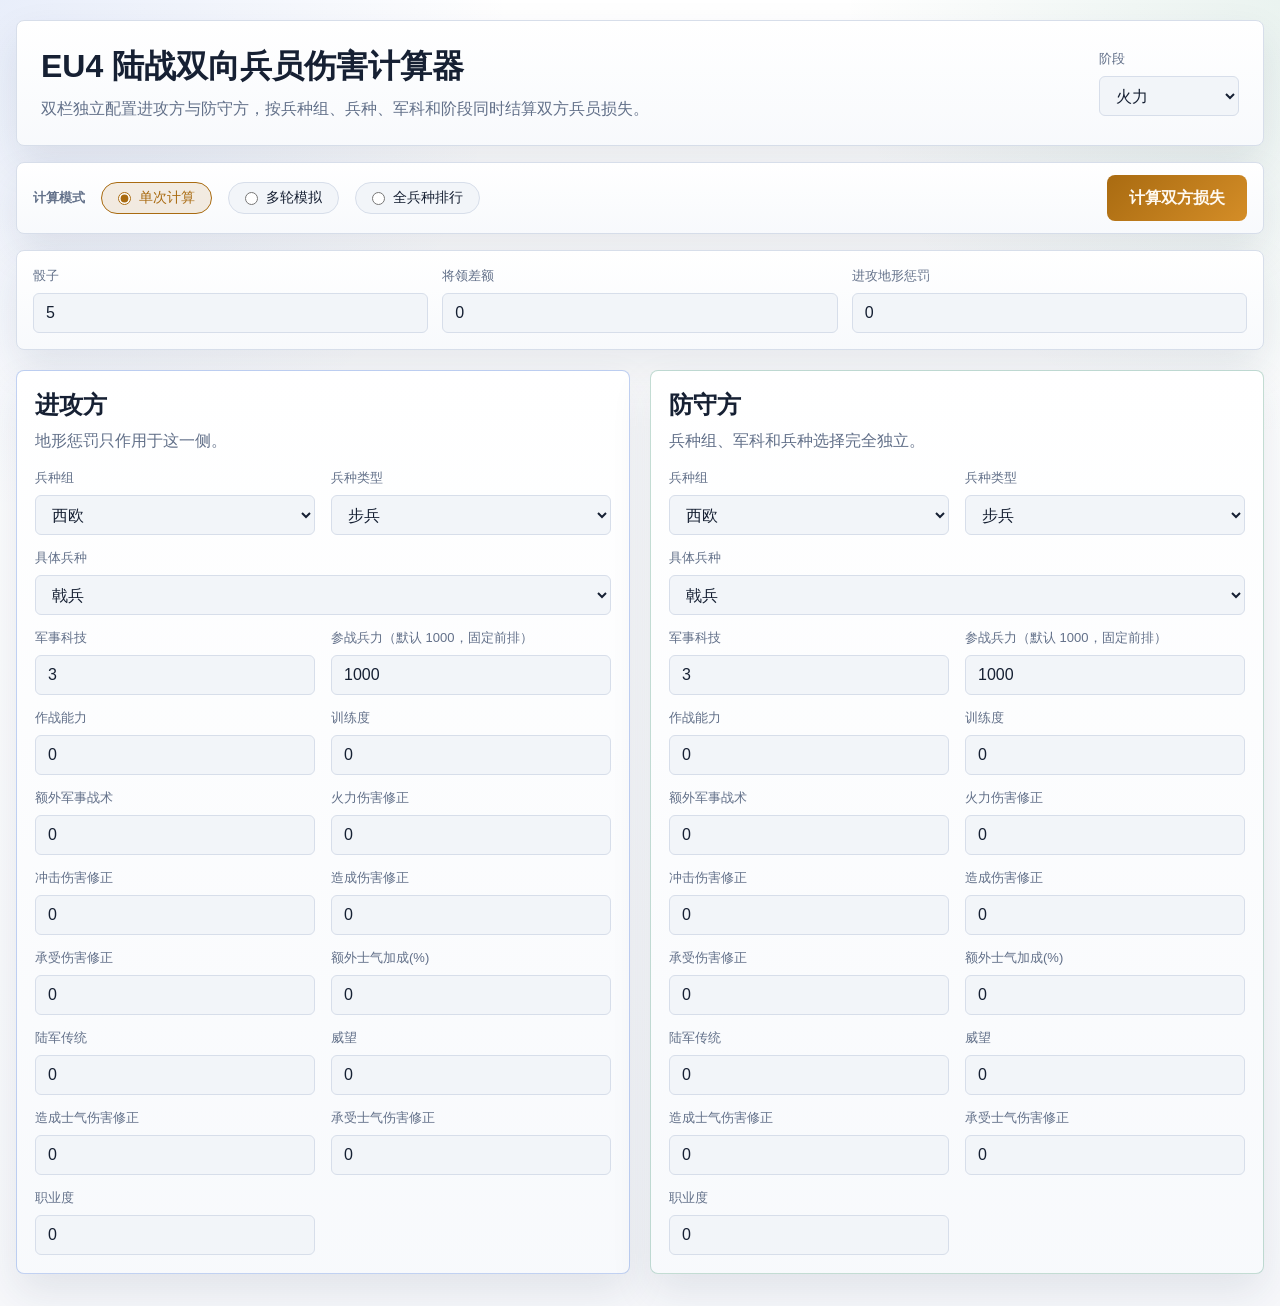
==== index.html @ 280ad960 "feat(calc_mil): add daily damage log, fix passive morale formula, add cross-tech ranking - 新增每日损伤日志表" ====
<!doctype html>
<html lang="zh-CN">
<head>
  <meta charset="utf-8">
  <meta name="viewport" content="width=device-width, initial-scale=1">
  <title>EU4 陆战双向兵员伤害计算器</title>
  <link rel="stylesheet" href="./styles.css">
</head>
<body>
  <div class="app-shell">
    <section class="result-topbar results-only">
      <h1>EU4 陆战双向兵员伤害计算器</h1>
      <button id="back-button" class="back-button" style="display:none" type="button">返回</button>
    </section>

    <header class="topbar settings-only">
      <div>
        <h1>EU4 陆战双向兵员伤害计算器</h1>
        <p>双栏独立配置进攻方与防守方，按兵种组、兵种、军科和阶段同时结算双方兵员损失。</p>
      </div>
      <div class="phase-box">
        <label class="field compact">
          <span>阶段</span>
          <select id="phase"></select>
        </label>
      </div>
    </header>

    <section class="mode-strip settings-only">
      <span class="mode-label">计算模式</span>
      <label class="radio-pill">
        <input type="radio" name="calc-mode" id="mode-single" value="single" checked>
        <span>单次计算</span>
      </label>
      <label class="radio-pill">
        <input type="radio" name="calc-mode" id="mode-sim" value="simulation">
        <span>多轮模拟</span>
      </label>
      <label class="radio-pill">
        <input type="radio" name="calc-mode" id="mode-ranking" value="ranking">
        <span>全兵种排行</span>
      </label>
      <button id="calculate" class="mode-calculate">计算双方损失</button>
    </section>

    <section class="shared-strip settings-only" id="single-strip">
      <label class="field">
        <span>骰子</span>
        <input id="dice" type="number" min="0" max="9" step="1" value="5">
      </label>
      <label class="field">
        <span>将领差额</span>
        <input id="leader-diff" type="number" step="1" value="0">
      </label>
      <label class="field">
        <span>进攻地形惩罚</span>
        <input id="terrain-penalty" type="number" min="0" step="1" value="0">
      </label>
    </section>

    <section class="shared-strip settings-only" id="sim-strip" style="display:none">
      <label class="field">
        <span>轮次数</span>
        <input id="sim-rounds" type="number" min="1" max="20" step="1" value="5">
      </label>
      <label class="field">
        <span>将领差额</span>
        <input id="sim-leader-diff" type="number" step="1" value="0">
      </label>
      <label class="field">
        <span>进攻地形惩罚</span>
        <input id="sim-terrain-penalty" type="number" min="0" step="1" value="0">
      </label>
      <label class="field">
        <span>阶段模式</span>
        <select id="sim-phase-mode">
          <option value="alternate">火力+冲击交替</option>
          <option value="fire">仅火力</option>
          <option value="shock">仅冲击</option>
        </select>
      </label>
      <label class="field">
        <span>骰子方式</span>
        <select id="sim-dice-mode">
          <option value="random">全部随机</option>
          <option value="manual">手动输入</option>
          <option value="fixed" selected>固定骰子</option>
        </select>
      </label>
    </section>

    <section class="shared-strip settings-only" id="sim-dice-strip" style="display:none">
      <label class="field">
        <span>火力骰子序列（逗号分隔）</span>
        <input id="sim-dice-fire" type="text" placeholder="5,3,7,4,6">
      </label>
      <label class="field">
        <span>冲击骰子序列（逗号分隔）</span>
        <input id="sim-dice-shock" type="text" placeholder="2,8,1,5,9">
      </label>
    </section>

    <section class="shared-strip settings-only" id="sim-dice-fixed-strip" style="display:none">
      <label class="field">
        <span>固定骰子值（0-9）</span>
        <input id="sim-dice-fixed-value" type="number" min="0" max="9" step="1" value="5">
      </label>
    </section>

    <section class="side-card template-card settings-only" id="template-card" style="display:none">
      <div class="side-head">
        <h2>模板</h2>
        <p>全兵种排行只使用这一套模板参数，不再区分进攻方和防守方。</p>
      </div>
      <div class="panel-grid" id="template-fields"></div>
    </section>

    <main class="battle-grid settings-only">
      <section class="side-card attacker" id="attacker-card">
        <div class="side-head">
          <h2>进攻方</h2>
          <p>地形惩罚只作用于这一侧。</p>
        </div>
        <div class="panel-grid" id="attacker-fields"></div>
      </section>

      <section class="side-card defender" id="defender-card">
        <div class="side-head">
          <h2>防守方</h2>
          <p>兵种组、军科和兵种选择完全独立。</p>
        </div>
        <div class="panel-grid" id="defender-fields"></div>
      </section>
    </main>

    <section id="error-banner" class="error-banner" style="display:none"></section>

    <section class="results-grid results-only">
      <article class="result-card">
        <span class="result-label">进攻方兵员损失</span>
        <strong id="attacker-loss">0.00</strong>
      </article>
      <article class="result-card">
        <span class="result-label">防守方兵员损失</span>
        <strong id="defender-loss">0.00</strong>
      </article>
      <article class="result-card">
        <span class="result-label">进攻方士气损失</span>
        <strong id="attacker-morale-loss">0.00</strong>
      </article>
      <article class="result-card">
        <span class="result-label">防守方士气损失</span>
        <strong id="defender-morale-loss">0.00</strong>
      </article>
    </section>

    <section class="sim-results results-only" id="sim-results" style="display:none">
      <div class="details-head">
        <h3>模拟结果</h3>
      </div>
      <div class="sim-summary" id="sim-summary"></div>
      <div class="sim-table-wrap">
        <table class="sim-table" id="sim-table">
          <thead>
            <tr>
              <th>轮次</th>
              <th>火力骰</th>
              <th>冲击骰</th>
              <th>攻方<br>火力兵损</th>
              <th>守方<br>火力兵损</th>
              <th>攻方<br>冲击兵损</th>
              <th>守方<br>冲击兵损</th>
              <th>攻方<br>轮次兵损</th>
              <th>守方<br>轮次兵损</th>
              <th>攻方<br>士气损失</th>
              <th>守方<br>士气损失</th>
              <th>攻方<br>剩余兵力</th>
              <th>守方<br>剩余兵力</th>
              <th>攻方<br>当前士气</th>
              <th>守方<br>当前士气</th>
              <th>攻方<br>溃败团</th>
              <th>守方<br>溃败团</th>
            </tr>
          </thead>
          <tbody id="sim-tbody"></tbody>
        </table>
      </div>
      <details class="daily-log" id="daily-log" style="margin-top:12px;">
        <summary class="daily-log-summary">每日损伤日志</summary>
        <div class="sim-table-wrap">
          <table class="sim-table" id="daily-log-table">
            <thead>
              <tr>
                <th>天数</th>
                <th>阶段</th>
                <th>骰子</th>
                <th>攻方<br>兵员伤害</th>
                <th>守方<br>兵员伤害</th>
                <th>攻方<br>兵员损失</th>
                <th>守方<br>兵员损失</th>
                <th>攻方<br>剩余兵力</th>
                <th>守方<br>剩余兵力</th>
                <th>攻方<br>主动士气损</th>
                <th>守方<br>主动士气损</th>
                <th>攻方<br>被动士气损</th>
                <th>守方<br>被动士气损</th>
                <th>攻方<br>当前士气</th>
                <th>守方<br>当前士气</th>
                <th>攻方<br>溃败团</th>
                <th>守方<br>溃败团</th>
              </tr>
            </thead>
            <tbody id="daily-log-tbody"></tbody>
          </table>
        </div>
      </details>
    </section>

    <section class="sim-results results-only" id="ranking-results" style="display:none">
      <div class="details-head">
        <h3>全兵种排行</h3>
        <p>使用当前模板作为统一参数，当前科技下所有可用兵种两两配对，攻守互换各打一场，仅以士气归零判负。</p>
      </div>
      <div class="ranking-actions">
        <button id="download-ranking-log" class="secondary" disabled>下载配对日志</button>
        <button id="cross-tech-ranking-btn" class="secondary">遍历科技排行</button>
      </div>
      <div class="sim-summary" id="ranking-summary"></div>
      <div class="sim-table-wrap">
        <table class="sim-table">
          <thead>
            <tr>
              <th>排名</th>
              <th class="text-left">兵种类型</th>
              <th class="text-left">兵种组</th>
              <th class="text-left">具体兵种</th>
              <th>积分</th>
              <th>胜</th>
              <th>平</th>
              <th>负</th>
              <th>造成兵损</th>
              <th>承受兵损</th>
              <th>造成士气损</th>
              <th>承受士气损</th>
            </tr>
          </thead>
          <tbody id="ranking-tbody"></tbody>
        </table>
      </div>
    </section>

    <section class="details results-only" id="ranking-log-section" style="display:none">
      <div class="details-head">
        <h3>配对日志预览</h3>
        <p>这里展示前若干行，完整日志请点击“下载配对日志”。</p>
      </div>
      <pre id="ranking-log-output"></pre>
    </section>

    <section class="sim-results results-only" id="cross-tech-section" style="display:none">
      <div class="details-head">
        <h3>全科技排行总览</h3>
      </div>
      <div class="cross-tech-head-row">
        <p>这里先显示逐科技兵种组排名表；兵种组成长图收在下方折叠区里，需要时再展开查看。</p>
        <button id="toggle-cross-tech-charts" class="secondary" type="button" disabled>展开兵种组成长图</button>
      </div>
      <div class="cross-tech-table-toolbar">
        <div class="cross-tech-table-legend" id="cross-tech-table-legend">
          <span class="cross-tech-table-legend-item"><span class="cross-tech-table-legend-swatch infantry"></span>步兵</span>
          <span class="cross-tech-table-legend-item"><span class="cross-tech-table-legend-swatch cavalry"></span>骑兵</span>
          <span class="cross-tech-table-legend-item"><span class="cross-tech-table-legend-swatch artillery"></span>炮兵</span>
          <span class="cross-tech-table-meta" id="cross-tech-tech-range"></span>
          <button id="show-cross-tech-template" class="cross-tech-meta-link" type="button" disabled>查看模板参数</button>
        </div>
        <button id="toggle-cross-tech-table-mode" class="secondary cross-tech-switch-btn" type="button" disabled>⇄ 转换成兵种显示</button>
      </div>
      <div class="sim-table-wrap">
        <table class="sim-table cross-tech-ranking-table" id="cross-tech-table">
          <thead id="cross-tech-thead"></thead>
          <tbody id="cross-tech-tbody"></tbody>
        </table>
      </div>
      <div class="cross-tech-charts-panel" id="cross-tech-charts-panel" style="display:none;">
        <div class="daily-log" style="margin-top:12px;">
        <div class="cross-tech-charts">
          <section class="cross-tech-chart-card">
            <div class="details-head">
              <h4>步兵组最佳排名</h4>
              <p>每条线表示该兵种组在对应科技下，任一可用步兵能打到的最高名次。炮兵会同时出现在两张图里。排名越小越强。</p>
            </div>
            <div id="cross-tech-infantry-chart"></div>
          </section>
          <section class="cross-tech-chart-card">
            <div class="details-head">
              <h4>骑兵组最佳排名</h4>
              <p>每条线表示该兵种组在对应科技下，任一可用骑兵能打到的最高名次。炮兵会同时出现在两张图里。排名越小越强。</p>
            </div>
            <div id="cross-tech-cavalry-chart"></div>
          </section>
          <section class="cross-tech-chart-card">
            <div class="details-head">
              <h4>纯步兵最佳排名</h4>
              <p>只统计步兵兵种组，不混入通用炮兵。排名越小越强。</p>
            </div>
            <div id="cross-tech-infantry-only-chart"></div>
          </section>
          <section class="cross-tech-chart-card">
            <div class="details-head">
              <h4>纯骑兵最佳排名</h4>
              <p>只统计骑兵兵种组，不混入通用炮兵。排名越小越强。</p>
            </div>
            <div id="cross-tech-cavalry-only-chart"></div>
          </section>
        </div>
        </div>
      </div>
      <button id="download-cross-tech" class="secondary" style="margin-top:12px;" disabled>下载 CSV</button>
    </section>

    <section class="details results-only" id="details-section">
      <div class="details-head">
        <h3>结算详情</h3>
        <p>这里会拆开显示双方的兵种点数、科技修正和战术值。</p>
      </div>
      <pre id="details-output"></pre>
    </section>
  </div>

  <div class="chart-lightbox" id="chart-lightbox" style="display:none;" aria-hidden="true">
    <div class="chart-lightbox-backdrop" id="chart-lightbox-backdrop"></div>
    <div class="chart-lightbox-dialog" role="dialog" aria-modal="true" aria-labelledby="chart-lightbox-title">
      <div class="chart-lightbox-head">
        <h3 id="chart-lightbox-title">图表放大预览</h3>
        <button id="chart-lightbox-close" class="secondary" type="button">关闭</button>
      </div>
      <div class="chart-lightbox-body" id="chart-lightbox-body"></div>
    </div>
  </div>

  <div class="chart-lightbox" id="cross-tech-template-dialog" style="display:none;" aria-hidden="true">
    <div class="chart-lightbox-backdrop" id="cross-tech-template-backdrop"></div>
    <div class="chart-lightbox-dialog cross-tech-template-dialog" role="dialog" aria-modal="true" aria-labelledby="cross-tech-template-title">
      <div class="chart-lightbox-head">
        <h3 id="cross-tech-template-title">模板参数</h3>
        <button id="cross-tech-template-close" class="secondary" type="button">关闭</button>
      </div>
      <div class="chart-lightbox-body">
        <div class="cross-tech-template-grid" id="cross-tech-template-grid"></div>
      </div>
    </div>
  </div>

  <div class="confirm-dialog" id="cross-tech-confirm-dialog" style="display:none;" aria-hidden="true">
    <div class="confirm-dialog-backdrop" id="cross-tech-confirm-backdrop"></div>
    <div class="confirm-dialog-panel" role="dialog" aria-modal="true" aria-labelledby="cross-tech-confirm-title">
      <h3 id="cross-tech-confirm-title">遍历科技排行</h3>
      <p id="cross-tech-confirm-text">这个计算可能需要一些时间。3 秒后将自动开始，你也可以立即开始或取消。</p>
      <div class="confirm-progress" id="cross-tech-confirm-progress" style="display:none;">
        <div class="confirm-progress-bar">
          <div class="confirm-progress-fill" id="cross-tech-confirm-progress-fill"></div>
        </div>
        <div class="confirm-progress-meta">
          <span id="cross-tech-confirm-progress-label">正在准备…</span>
          <span id="cross-tech-confirm-progress-percent">0%</span>
        </div>
      </div>
      <div class="confirm-dialog-actions">
        <button id="cross-tech-confirm-start" type="button">立即开始</button>
        <button id="cross-tech-confirm-cancel" class="secondary" type="button">取消</button>
      </div>
    </div>
  </div>

  <script src="./unit-data.js"></script>
  <script src="./calc.js"></script>
  <script src="./morale.js"></script>
  <script src="./ranking.js"></script>
  <script src="./app.js"></script>
</body>
</html>
---- styles.css ----
:root {
  --bg: #f7f8fb;
  --panel: #ffffff;
  --panel-soft: #f2f5f9;
  --border: #d7deea;
  --text: #162033;
  --muted: #627089;
  --accent: #a96b11;
  --accent-soft: rgba(169, 107, 17, 0.12);
  --attack: #2359d1;
  --defend: #177a57;
  --danger: #c63b3b;
  --shadow: 0 18px 40px rgba(30, 46, 76, 0.10);
  --code-bg: #edf3fb;
  --chart-bg: #fbfdff;
  --chart-grid: #d8e0ed;
  --chart-axis: #94a3b8;
  --radius: 8px;
  --font: "Segoe UI", "Microsoft YaHei UI", sans-serif;
}

* {
  box-sizing: border-box;
}

body {
  margin: 0;
  font-family: var(--font);
  background:
    radial-gradient(circle at top left, rgba(35, 89, 209, 0.10), transparent 28%),
    radial-gradient(circle at top right, rgba(23, 122, 87, 0.09), transparent 24%),
    linear-gradient(180deg, #ffffff 0%, var(--bg) 100%);
  color: var(--text);
}

body.result-view .settings-only {
  display: none !important;
}

body.settings-view .results-only {
  display: none !important;
}

.back-button {
  flex: 0 0 auto;
}

.app-shell {
  width: min(1280px, calc(100vw - 32px));
  margin: 20px auto 32px;
}

.result-topbar {
  display: flex;
  align-items: center;
  justify-content: space-between;
  gap: 16px;
  margin-bottom: 16px;
  padding: 24px;
  background: linear-gradient(180deg, rgba(255,255,255,0.92), rgba(247,249,252,0.92)), var(--panel);
  border: 1px solid var(--border);
  border-radius: var(--radius);
  box-shadow: var(--shadow);
}

.result-topbar h1 {
  margin: 0;
  font-size: clamp(28px, 4vw, 40px);
  line-height: 1.15;
}

.topbar,
.shared-strip,
.side-card,
.details,
.result-card {
  background: linear-gradient(180deg, rgba(255,255,255,0.92), rgba(247,249,252,0.92)), var(--panel);
  border: 1px solid var(--border);
  border-radius: var(--radius);
  box-shadow: var(--shadow);
}

.topbar {
  display: flex;
  justify-content: space-between;
  gap: 24px;
  padding: 24px;
}

.topbar h1,
.details h3,
.side-head h2 {
  margin: 0;
  letter-spacing: 0;
}

.topbar p,
.details p,
.side-head p {
  margin: 8px 0 0;
  color: var(--muted);
  line-height: 1.5;
}

.phase-box {
  display: flex;
  align-items: center;
  gap: 14px;
  flex-wrap: wrap;
}

/* ---- Mode toggle ---- */
.mode-strip {
  display: flex;
  align-items: center;
  gap: 16px;
  padding: 12px 16px;
  margin-top: 16px;
  background: linear-gradient(180deg, rgba(255,255,255,0.92), rgba(247,249,252,0.92)), var(--panel);
  border: 1px solid var(--border);
  border-radius: var(--radius);
  box-shadow: var(--shadow);
}

.mode-label {
  color: var(--muted);
  font-size: 13px;
  font-weight: 600;
}

.mode-calculate {
  margin-left: auto;
}

.radio-pill {
  display: flex;
  align-items: center;
  gap: 8px;
  padding: 6px 16px;
  border: 1px solid var(--border);
  border-radius: 20px;
  background: var(--panel-soft);
  cursor: pointer;
  font-size: 14px;
  transition: border-color 0.2s, background 0.2s;
}

.radio-pill:has(input:checked) {
  border-color: var(--accent);
  background: var(--accent-soft);
  color: var(--accent);
}

.radio-pill input {
  accent-color: var(--accent);
  margin: 0;
}

.radio-pill:hover {
  border-color: var(--accent);
}

.shared-strip {
  display: grid;
  grid-template-columns: repeat(auto-fit, minmax(160px, 1fr));
  gap: 14px;
  padding: 16px;
  margin-top: 16px;
}

.battle-grid {
  display: grid;
  grid-template-columns: repeat(2, minmax(0, 1fr));
  gap: 20px;
  margin-top: 20px;
}

.side-card {
  padding: 18px;
}

.side-card.attacker {
  border-color: rgba(35, 89, 209, 0.28);
}

.side-card.defender {
  border-color: rgba(23, 122, 87, 0.26);
}

.template-card {
  margin-top: 20px;
  border-color: rgba(169, 107, 17, 0.28);
}

.ranking-actions {
  display: flex;
  justify-content: flex-end;
  gap: 12px;
  flex-wrap: wrap;
  margin-bottom: 12px;
}

.side-head {
  margin-bottom: 16px;
}

.panel-grid {
  display: grid;
  grid-template-columns: repeat(2, minmax(0, 1fr));
  gap: 14px 16px;
}

.field {
  display: flex;
  flex-direction: column;
  gap: 8px;
}

.field span {
  color: var(--muted);
  font-size: 13px;
}

.field input,
.field select {
  width: 100%;
  height: 40px;
  border: 1px solid var(--border);
  border-radius: 6px;
  background: var(--panel-soft);
  color: var(--text);
  padding: 0 12px;
  font: inherit;
}

.field input:focus,
.field select:focus {
  outline: none;
  border-color: var(--accent);
  box-shadow: 0 0 0 3px var(--accent-soft);
}

.field.compact {
  min-width: 140px;
}

.check {
  display: flex;
  align-items: center;
  gap: 10px;
  color: var(--muted);
  font-size: 14px;
}

.check input {
  width: 18px;
  height: 18px;
}

.actions {
  display: flex;
  justify-content: center;
  gap: 12px;
  flex-wrap: wrap;
  margin: 22px 0 18px;
}

.error-banner {
  margin-top: 12px;
  padding: 12px 16px;
  border: 1px solid rgba(198, 59, 59, 0.26);
  border-radius: var(--radius);
  background: rgba(198, 59, 59, 0.08);
  color: #9f2626;
}

button {
  height: 46px;
  border: 0;
  border-radius: 8px;
  padding: 0 22px;
  background: linear-gradient(135deg, var(--accent), #d48d27);
  color: #fffaf2;
  font: inherit;
  font-weight: 700;
  cursor: pointer;
}

button:hover {
  filter: brightness(1.03);
}

button.secondary {
  background: var(--panel-soft);
  color: var(--text);
  border: 1px solid var(--border);
}

button.secondary:hover:not(:disabled) {
  filter: none;
  border-color: var(--accent);
}

button:disabled {
  opacity: 0.55;
  cursor: not-allowed;
  filter: none;
}

.results-grid {
  display: grid;
  grid-template-columns: repeat(2, minmax(0, 1fr));
  gap: 16px;
}

.result-card {
  padding: 18px 20px;
}

.result-label {
  display: block;
  color: var(--muted);
  font-size: 13px;
  margin-bottom: 8px;
}

.result-card strong {
  font-size: 32px;
  font-weight: 800;
}

.details {
  margin-top: 18px;
  padding: 18px;
}

.details-head {
  margin-bottom: 14px;
}

#details-output {
  margin: 0;
  min-height: 260px;
  padding: 16px;
  border-radius: 6px;
  border: 1px solid var(--border);
  background: var(--code-bg);
  color: #1f2937;
  white-space: pre-wrap;
  word-break: break-word;
  font-family: "Consolas", "SFMono-Regular", monospace;
  line-height: 1.5;
}

/* ---- Simulation results ---- */
.sim-results {
  margin-top: 18px;
  padding: 18px;
  background: linear-gradient(180deg, rgba(255,255,255,0.92), rgba(247,249,252,0.92)), var(--panel);
  border: 1px solid var(--border);
  border-radius: var(--radius);
  box-shadow: var(--shadow);
}

.sim-summary {
  margin-bottom: 16px;
  padding: 16px;
  border-radius: 6px;
  border: 1px solid var(--border);
  background: var(--panel-soft);
  display: grid;
  grid-template-columns: repeat(auto-fit, minmax(180px, 1fr));
  gap: 12px;
}

.sim-summary-item {
  display: flex;
  flex-direction: column;
  gap: 4px;
}

.sim-summary-item .label {
  color: var(--muted);
  font-size: 12px;
}

.sim-summary-item .value {
  font-size: 20px;
  font-weight: 800;
}

.sim-summary-item .value.win {
  color: var(--defend);
}

.sim-summary-item .value.lose {
  color: var(--danger);
}

.sim-summary-item .value.draw {
  color: var(--accent);
}

.sim-table-wrap {
  overflow-x: auto;
}

.sim-table {
  width: 100%;
  border-collapse: collapse;
  font-size: 13px;
}

.sim-table th,
.sim-table td {
  padding: 8px 10px;
  border-bottom: 1px solid var(--border);
  text-align: right;
  white-space: nowrap;
}

.sim-table th {
  color: var(--muted);
  font-weight: 600;
  position: sticky;
  top: 0;
  background: var(--panel);
}

.sim-table td:first-child,
.sim-table th:first-child {
  text-align: center;
}

.sim-table td.text-left,
.sim-table th.text-left {
  text-align: left;
}

.cross-tech-ranking-table {
  width: max-content;
  min-width: 100%;
  table-layout: auto;
}

.cross-tech-ranking-table th,
.cross-tech-ranking-table td {
  text-align: center;
  vertical-align: middle;
}

.cross-tech-ranking-table th:first-child,
.cross-tech-ranking-table td:first-child {
  width: 84px;
}

.cross-tech-ranking-table td.text-left {
  text-align: left;
  white-space: normal;
  word-break: keep-all;
  line-height: 1.25;
}

.cross-tech-cell-main {
  font-weight: 600;
}

.cross-tech-cell-sub {
  margin-top: 4px;
  color: #7b8698;
  font-size: 12px;
  line-height: 1.2;
}

.cross-tech-table-toolbar {
  display: flex;
  align-items: center;
  justify-content: space-between;
  gap: 16px;
  margin-bottom: 12px;
  flex-wrap: wrap;
}

.cross-tech-table-legend {
  display: flex;
  align-items: center;
  gap: 10px 16px;
  flex-wrap: wrap;
  color: var(--muted);
  font-size: 13px;
}

.cross-tech-table-legend-item {
  display: inline-flex;
  align-items: center;
  gap: 8px;
}

.cross-tech-table-meta,
.cross-tech-meta-link {
  color: #7b8698;
  font-size: 12px;
  line-height: 1.2;
}

.cross-tech-meta-link {
  padding: 0;
  border: 0;
  background: transparent;
  cursor: pointer;
  text-decoration: underline;
  text-underline-offset: 2px;
}

.cross-tech-meta-link:hover {
  color: #56657d;
}

.cross-tech-template-dialog {
  width: min(760px, calc(100vw - 40px));
}

.cross-tech-template-grid {
  display: grid;
  grid-template-columns: repeat(2, minmax(0, 1fr));
  gap: 12px 16px;
}

.cross-tech-template-item {
  padding: 12px 14px;
  border: 1px solid var(--border);
  border-radius: 10px;
  background: var(--panel-soft);
}

.cross-tech-template-label {
  color: var(--muted);
  font-size: 12px;
  margin-bottom: 6px;
}

.cross-tech-template-value {
  color: var(--text);
  font-size: 18px;
  font-weight: 700;
}

.cross-tech-switch-btn {
  display: inline-flex;
  align-items: center;
  gap: 8px;
  white-space: nowrap;
  height: auto;
  padding: 0;
  border: 0 !important;
  background: transparent !important;
  box-shadow: none;
  color: #6b778c !important;
  font-weight: 600;
}

.cross-tech-switch-btn:hover:not(:disabled) {
  border: 0 !important;
  background: transparent !important;
  color: #4f5d75 !important;
  text-decoration: underline;
}

.cross-tech-switch-btn:disabled {
  color: #9aa5b5 !important;
  opacity: 1;
}

.cross-tech-table-legend-swatch {
  width: 12px;
  height: 12px;
  border-radius: 999px;
  border: 1px solid rgba(0, 0, 0, 0.08);
}

.cross-tech-table-legend-swatch.infantry {
  background: rgba(35, 89, 209, 0.16);
  border-color: rgba(35, 89, 209, 0.22);
}

.cross-tech-table-legend-swatch.cavalry {
  background: rgba(23, 122, 87, 0.16);
  border-color: rgba(23, 122, 87, 0.22);
}

.cross-tech-table-legend-swatch.artillery {
  background: rgba(198, 59, 59, 0.16);
  border-color: rgba(198, 59, 59, 0.22);
}

.cross-tech-cell-infantry {
  color: #214b9f;
}

.cross-tech-cell-cavalry {
  color: #166447;
}

.cross-tech-cell-artillery {
  color: #a52f2f;
}

.sim-table tbody tr:hover {
  background: rgba(35, 89, 209, 0.05);
}

.sim-table .total-row {
  font-weight: 800;
  background: rgba(169, 107, 17, 0.08);
}

.sim-table .total-row td {
  border-top: 2px solid var(--accent);
}

.daily-log {
  background: var(--panel-soft);
  border: 1px solid var(--border);
  border-radius: var(--radius);
  padding: 12px 16px;
}

.daily-log-summary {
  cursor: pointer;
  font-weight: 700;
  font-size: 15px;
  color: var(--accent);
  padding: 4px 0;
  user-select: none;
}

.daily-log-summary:hover {
  opacity: 0.85;
}

.daily-log[open] .daily-log-summary {
  margin-bottom: 12px;
}

#ranking-log-output {
  margin: 0;
  min-height: 220px;
  max-height: 540px;
  overflow: auto;
  padding: 16px;
  border-radius: 6px;
  border: 1px solid var(--border);
  background: var(--code-bg);
  color: #1f2937;
  white-space: pre-wrap;
  word-break: break-word;
  font-family: "Consolas", "SFMono-Regular", monospace;
  line-height: 1.5;
}

.cross-tech-charts {
  display: grid;
  grid-template-columns: repeat(2, minmax(0, 1fr));
  gap: 16px;
  margin-bottom: 16px;
}

.cross-tech-head-row {
  display: flex;
  align-items: flex-start;
  justify-content: space-between;
  gap: 16px;
  margin-bottom: 12px;
}

.cross-tech-head-row p {
  margin: 0;
  color: var(--muted);
  line-height: 1.5;
}

.cross-tech-chart-card {
  padding: 16px;
  border: 1px solid var(--border);
  border-radius: var(--radius);
  background: var(--panel-soft);
}

.cross-tech-chart-card .details-head {
  margin-bottom: 10px;
}

.cross-tech-charts-panel {
  margin-top: 12px;
}

.cross-tech-chart-card h4 {
  margin: 0;
}

.cross-tech-chart-shell {
  border: 1px solid var(--border);
  border-radius: 6px;
  background: var(--chart-bg);
  overflow: hidden;
}

.cross-tech-chart-shell.clickable {
  cursor: zoom-in;
  transition: transform 0.18s ease, box-shadow 0.18s ease, border-color 0.18s ease;
}

.cross-tech-chart-shell.clickable:hover {
  transform: translateY(-1px);
  box-shadow: 0 10px 24px rgba(30, 46, 76, 0.10);
  border-color: var(--attack);
}

.cross-tech-chart-empty {
  min-height: 220px;
  display: flex;
  align-items: center;
  justify-content: center;
  color: var(--muted);
  font-size: 14px;
}

.cross-tech-chart-svg {
  display: block;
  width: 100%;
  height: auto;
}

.cross-tech-chart-legend {
  display: flex;
  flex-wrap: wrap;
  gap: 8px 12px;
  padding: 12px 14px 14px;
  border-top: 1px solid var(--border);
  background: rgba(36, 53, 84, 0.03);
}

.cross-tech-chart-legend-item {
  display: inline-flex;
  align-items: center;
  gap: 8px;
  color: var(--text);
  font-size: 12px;
  white-space: nowrap;
}

.cross-tech-chart-legend-swatch {
  width: 12px;
  height: 12px;
  border-radius: 999px;
  flex: 0 0 auto;
}

.chart-lightbox {
  position: fixed;
  inset: 0;
  z-index: 1200;
}

.chart-lightbox-backdrop {
  position: absolute;
  inset: 0;
  background: rgba(17, 24, 39, 0.52);
  backdrop-filter: blur(3px);
}

.chart-lightbox-dialog {
  position: relative;
  width: min(1400px, calc(100vw - 40px));
  max-height: calc(100vh - 40px);
  margin: 20px auto;
  border: 1px solid var(--border);
  border-radius: 14px;
  background: var(--panel);
  box-shadow: 0 28px 64px rgba(17, 24, 39, 0.22);
  overflow: hidden;
}

.chart-lightbox-head {
  display: flex;
  align-items: center;
  justify-content: space-between;
  gap: 16px;
  padding: 16px 18px;
  border-bottom: 1px solid var(--border);
  background: linear-gradient(180deg, rgba(255,255,255,0.96), rgba(247,249,252,0.96)), var(--panel);
}

.chart-lightbox-head h3 {
  margin: 0;
  font-size: 18px;
}

.chart-lightbox-body {
  max-height: calc(100vh - 114px);
  overflow: auto;
  padding: 18px;
  background: var(--bg);
}

.chart-lightbox-body .cross-tech-chart-shell {
  max-width: 1280px;
  margin: 0 auto;
}

.chart-lightbox-body .cross-tech-chart-svg {
  width: 100%;
  min-width: 1100px;
}

.confirm-dialog {
  position: fixed;
  inset: 0;
  z-index: 1300;
}

.confirm-dialog-backdrop {
  position: absolute;
  inset: 0;
  background: rgba(17, 24, 39, 0.42);
  backdrop-filter: blur(2px);
}

.confirm-dialog-panel {
  position: relative;
  width: min(520px, calc(100vw - 32px));
  margin: 18vh auto 0;
  padding: 22px 24px;
  border: 1px solid var(--border);
  border-radius: 14px;
  background: linear-gradient(180deg, rgba(255,255,255,0.98), rgba(247,249,252,0.98)), var(--panel);
  box-shadow: 0 28px 64px rgba(17, 24, 39, 0.22);
}

.confirm-dialog-panel h3 {
  margin: 0;
  font-size: 22px;
}

.confirm-dialog-panel p {
  margin: 12px 0 0;
  color: var(--muted);
  line-height: 1.6;
}

.confirm-progress {
  margin-top: 18px;
}

.confirm-progress-bar {
  height: 12px;
  overflow: hidden;
  border-radius: 999px;
  background: rgba(35, 89, 209, 0.10);
  border: 1px solid rgba(35, 89, 209, 0.12);
}

.confirm-progress-fill {
  width: 0;
  height: 100%;
  border-radius: inherit;
  background: linear-gradient(90deg, #2359d1, #3b82f6 55%, #6aa7ff);
  transition: width 0.24s ease;
}

.confirm-progress-meta {
  display: flex;
  align-items: center;
  justify-content: space-between;
  gap: 12px;
  margin-top: 10px;
  color: var(--muted);
  font-size: 13px;
}

.confirm-dialog-actions {
  display: flex;
  justify-content: flex-end;
  gap: 12px;
  margin-top: 20px;
}

@media (max-width: 980px) {
  .battle-grid,
  .results-grid,
  .shared-strip {
    grid-template-columns: 1fr;
  }

  .cross-tech-charts {
    grid-template-columns: 1fr;
  }

  .cross-tech-head-row {
    flex-direction: column;
  }

  .topbar {
    flex-direction: column;
  }

  .result-topbar {
    flex-direction: column;
    align-items: flex-start;
  }

  .back-button {
    align-self: flex-end;
  }

  .panel-grid {
    grid-template-columns: 1fr;
  }

  .chart-lightbox-dialog {
    width: calc(100vw - 16px);
    max-height: calc(100vh - 16px);
    margin: 8px auto;
  }

  .chart-lightbox-head {
    padding: 12px 14px;
  }

  .chart-lightbox-body {
    max-height: calc(100vh - 88px);
    padding: 12px;
  }

  .confirm-dialog-panel {
    width: calc(100vw - 16px);
    margin-top: 14vh;
    padding: 18px;
  }

  .confirm-dialog-actions {
    flex-direction: column-reverse;
  }
}
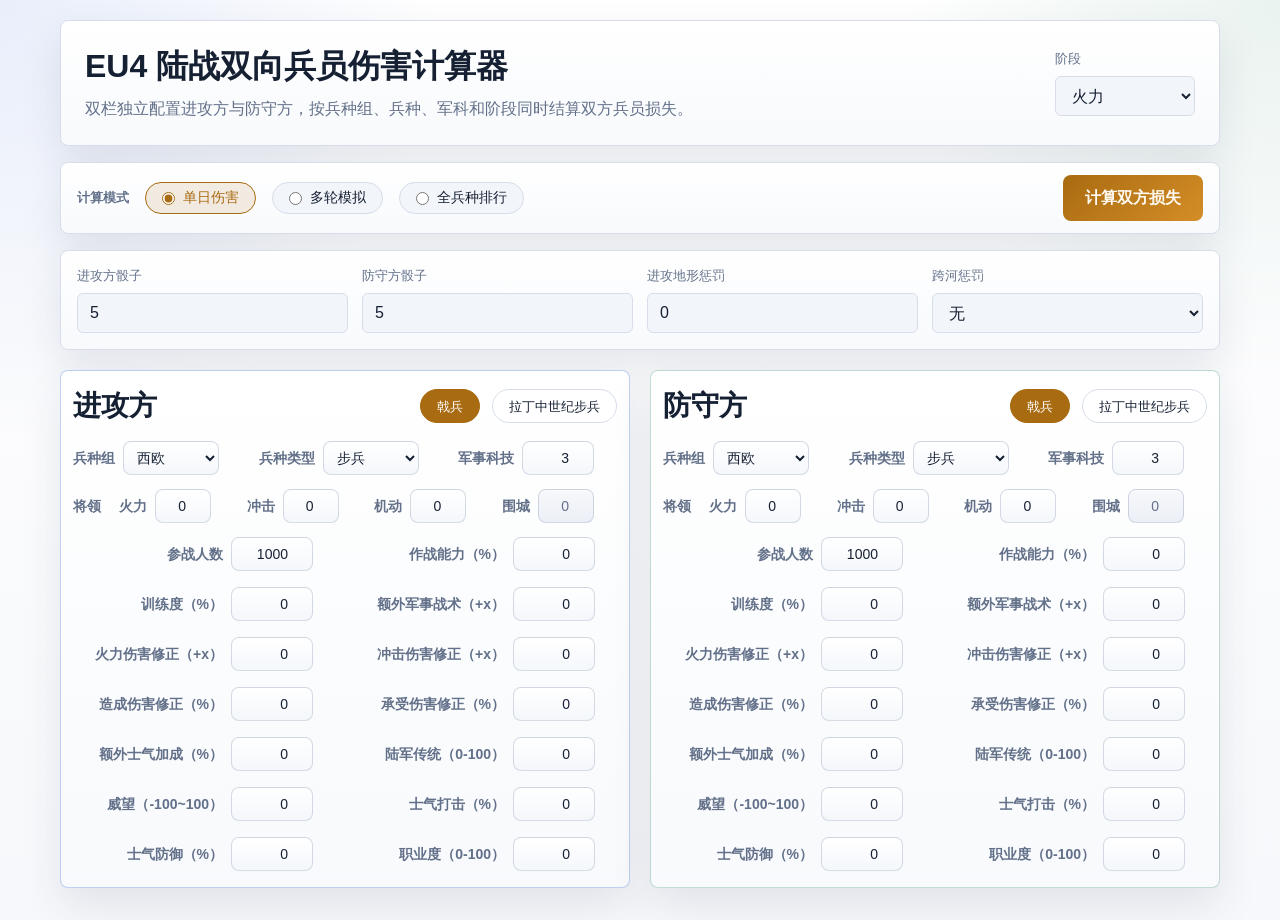
==== commit 04094d19: "feat(calc_mil): independent dice rolls, leader pips rework, river crossing - Dice system: attacker a" ====
--- a/index.html
+++ b/index.html
@@ -30,7 +30,7 @@
       <span class="mode-label">计算模式</span>
       <label class="radio-pill">
         <input type="radio" name="calc-mode" id="mode-single" value="single" checked>
-        <span>单次计算</span>
+        <span>单日伤害</span>
       </label>
       <label class="radio-pill">
         <input type="radio" name="calc-mode" id="mode-sim" value="simulation">
@@ -45,17 +45,24 @@
 
     <section class="shared-strip settings-only" id="single-strip">
       <label class="field">
-        <span>骰子</span>
-        <input id="dice" type="number" min="0" max="9" step="1" value="5">
-      </label>
-      <label class="field">
-        <span>将领差额</span>
-        <input id="leader-diff" type="number" step="1" value="0">
+        <span>进攻方骰子</span>
+        <input id="attacker-dice" type="number" min="0" max="9" step="1" value="5">
+      </label>
+      <label class="field">
+        <span>防守方骰子</span>
+        <input id="defender-dice" type="number" min="0" max="9" step="1" value="5">
       </label>
       <label class="field">
         <span>进攻地形惩罚</span>
         <input id="terrain-penalty" type="number" min="0" step="1" value="0">
       </label>
+      <label class="field">
+        <span>跨河惩罚</span>
+        <select id="river-crossing">
+          <option value="0">无</option>
+          <option value="1">有（-1 攻击骰）</option>
+        </select>
+      </label>
     </section>
 
     <section class="shared-strip settings-only" id="sim-strip" style="display:none">
@@ -64,19 +71,14 @@
         <input id="sim-rounds" type="number" min="1" max="20" step="1" value="5">
       </label>
       <label class="field">
-        <span>将领差额</span>
-        <input id="sim-leader-diff" type="number" step="1" value="0">
-      </label>
-      <label class="field">
         <span>进攻地形惩罚</span>
         <input id="sim-terrain-penalty" type="number" min="0" step="1" value="0">
       </label>
       <label class="field">
-        <span>阶段模式</span>
-        <select id="sim-phase-mode">
-          <option value="alternate">火力+冲击交替</option>
-          <option value="fire">仅火力</option>
-          <option value="shock">仅冲击</option>
+        <span>跨河惩罚</span>
+        <select id="sim-river-crossing">
+          <option value="0">无</option>
+          <option value="1">有（-1 攻击骰）</option>
         </select>
       </label>
       <label class="field">
@@ -87,23 +89,28 @@
           <option value="fixed" selected>固定骰子</option>
         </select>
       </label>
-    </section>
-
-    <section class="shared-strip settings-only" id="sim-dice-strip" style="display:none">
-      <label class="field">
-        <span>火力骰子序列（逗号分隔）</span>
-        <input id="sim-dice-fire" type="text" placeholder="5,3,7,4,6">
-      </label>
-      <label class="field">
-        <span>冲击骰子序列（逗号分隔）</span>
-        <input id="sim-dice-shock" type="text" placeholder="2,8,1,5,9">
-      </label>
-    </section>
-
-    <section class="shared-strip settings-only" id="sim-dice-fixed-strip" style="display:none">
-      <label class="field">
+      <label class="field" id="sim-dice-fixed-field" style="display:none">
         <span>固定骰子值（0-9）</span>
         <input id="sim-dice-fixed-value" type="number" min="0" max="9" step="1" value="5">
+      </label>
+    </section>
+
+    <section class="shared-strip settings-only" id="sim-dice-strip" style="display:none">
+      <label class="field">
+        <span>攻方火力骰子序列（逗号分隔）</span>
+        <input id="sim-dice-fire-att" type="text" placeholder="5,3,7,4,6">
+      </label>
+      <label class="field">
+        <span>守方火力骰子序列（逗号分隔）</span>
+        <input id="sim-dice-fire-def" type="text" placeholder="2,8,1,5,9">
+      </label>
+      <label class="field">
+        <span>攻方冲击骰子序列（逗号分隔）</span>
+        <input id="sim-dice-shock-att" type="text" placeholder="4,6,2,8,3">
+      </label>
+      <label class="field">
+        <span>守方冲击骰子序列（逗号分隔）</span>
+        <input id="sim-dice-shock-def" type="text" placeholder="1,9,5,3,7">
       </label>
     </section>
 
@@ -112,28 +119,24 @@
         <h2>模板</h2>
         <p>全兵种排行只使用这一套模板参数，不再区分进攻方和防守方。</p>
       </div>
-      <div class="panel-grid" id="template-fields"></div>
+      <div id="template-fields"></div>
     </section>
 
     <main class="battle-grid settings-only">
       <section class="side-card attacker" id="attacker-card">
         <div class="side-head">
           <h2>进攻方</h2>
-          <p>地形惩罚只作用于这一侧。</p>
-        </div>
-        <div class="panel-grid" id="attacker-fields"></div>
+        </div>
+        <div id="attacker-fields"></div>
       </section>
 
       <section class="side-card defender" id="defender-card">
         <div class="side-head">
           <h2>防守方</h2>
-          <p>兵种组、军科和兵种选择完全独立。</p>
-        </div>
-        <div class="panel-grid" id="defender-fields"></div>
+        </div>
+        <div id="defender-fields"></div>
       </section>
     </main>
-
-    <section id="error-banner" class="error-banner" style="display:none"></section>
 
     <section class="results-grid results-only">
       <article class="result-card">
@@ -372,6 +375,17 @@
     </div>
   </div>
 
+  <div class="confirm-dialog" id="error-dialog" style="display:none;" aria-hidden="true">
+    <div class="confirm-dialog-backdrop" id="error-dialog-backdrop"></div>
+    <div class="confirm-dialog-panel error-dialog-panel" role="alertdialog" aria-modal="true" aria-labelledby="error-dialog-title" aria-describedby="error-dialog-message">
+      <h3 id="error-dialog-title">输入有误</h3>
+      <p id="error-dialog-message">请检查输入内容。</p>
+      <div class="confirm-dialog-actions">
+        <button id="error-dialog-close" type="button">我知道了</button>
+      </div>
+    </div>
+  </div>
+
   <script src="./unit-data.js"></script>
   <script src="./calc.js"></script>
   <script src="./morale.js"></script>
--- a/styles.css
+++ b/styles.css
@@ -46,7 +46,7 @@
 }
 
 .app-shell {
-  width: min(1280px, calc(100vw - 32px));
+  width: min(1160px, calc(100vw - 40px));
   margin: 20px auto 32px;
 }
 
@@ -65,7 +65,7 @@
 
 .result-topbar h1 {
   margin: 0;
-  font-size: clamp(28px, 4vw, 40px);
+  font-size: clamp(24px, 3.1vw, 34px);
   line-height: 1.15;
 }
 
@@ -94,6 +94,10 @@
   letter-spacing: 0;
 }
 
+.side-head h2 {
+  font-size: clamp(22px, 2.4vw, 28px);
+}
+
 .topbar p,
 .details p,
 .side-head p {
@@ -176,7 +180,7 @@
 }
 
 .side-card {
-  padding: 18px;
+  padding: 16px 12px;
 }
 
 .side-card.attacker {
@@ -192,12 +196,231 @@
   border-color: rgba(169, 107, 17, 0.28);
 }
 
+#template-fields {
+  display: grid;
+  grid-template-columns: repeat(auto-fit, minmax(250px, 1fr));
+  align-items: stretch;
+  gap: 12px;
+}
+
+.template-section {
+  min-width: 0;
+  margin: 0;
+  padding: 12px;
+  border: 1px solid rgba(169, 107, 17, 0.16);
+  border-radius: var(--radius);
+  background: linear-gradient(180deg, rgba(255,255,255,0.76), rgba(242,245,249,0.86));
+}
+
+.template-section-header {
+  font-size: 14px;
+  font-weight: 700;
+  color: var(--text);
+  margin-bottom: 8px;
+}
+
+.template-parameter-grid {
+  display: grid;
+  grid-template-columns: 1fr;
+  align-items: stretch;
+  gap: 4px;
+}
+
+.battle-field.template-battle-field {
+  display: grid;
+  justify-self: stretch;
+  min-width: 0;
+  width: 100%;
+  grid-template-columns: minmax(0, 1fr) 82px;
+  gap: 10px;
+}
+
+.battle-field.template-battle-field span {
+  text-align: left;
+  white-space: normal;
+}
+
+.battle-field-grid {
+  display: grid;
+  align-items: center;
+  justify-items: start;
+  gap: 16px 20px;
+}
+
+.battle-selector-strip {
+  display: flex;
+  flex-direction: column;
+  align-items: flex-start;
+  gap: 14px;
+  margin-bottom: 14px;
+}
+
+.battle-leader-section {
+  display: flex;
+  align-items: center;
+  gap: 18px;
+  margin-bottom: 14px;
+  width: min(100%, calc(50% + 249px));
+}
+
+.battle-leader-title {
+  flex: 0 0 auto;
+  color: var(--muted);
+  font-size: 14px;
+  font-weight: 700;
+  line-height: 1.35;
+}
+
+.battle-field-grid-leaders {
+  flex: 1 1 auto;
+  grid-template-columns: repeat(4, max-content);
+  justify-content: space-between;
+}
+
+.battle-field-grid-selectors {
+  width: min(100%, calc(50% + 249px));
+  grid-template-columns: repeat(3, max-content);
+  justify-content: space-between;
+  margin-bottom: 0;
+}
+
+.battle-field-grid-stats {
+  grid-template-columns: repeat(2, minmax(0, 1fr));
+  align-items: start;
+}
+
+.battle-field-grid-stats .battle-field {
+  grid-template-columns: 150px 82px;
+}
+
+.battle-field-grid-stats .battle-field span {
+  text-align: right;
+}
+
+.battle-field {
+  min-width: 0;
+  width: fit-content;
+  max-width: 100%;
+  display: inline-grid;
+  grid-template-columns: max-content 82px;
+  align-items: center;
+  gap: 8px;
+}
+
+.battle-field-grid-selectors .battle-field {
+  grid-template-columns: max-content 96px;
+}
+
+.battle-field-grid-leaders .battle-field {
+  grid-template-columns: max-content 56px;
+}
+
+.battle-field-grid-selectors .battle-field:has(input) {
+  grid-template-columns: max-content 72px;
+}
+
+.battle-field span {
+  min-width: 0;
+  color: var(--muted);
+  font-size: 14px;
+  font-weight: 600;
+  line-height: 1.35;
+  white-space: nowrap;
+}
+
+.battle-field input,
+.battle-field select {
+  width: 100%;
+  max-width: 100%;
+  min-width: 0;
+  height: 34px;
+  border: 1px solid rgba(113, 130, 162, 0.28);
+  border-radius: 8px;
+  background: linear-gradient(180deg, rgba(255,255,255,0.98), rgba(244,247,251,0.98));
+  color: var(--text);
+  padding: 0 9px;
+  font: inherit;
+  font-size: 14px;
+  box-shadow: inset 0 1px 0 rgba(255,255,255,0.72);
+}
+
+.battle-field input {
+  text-align: right;
+}
+
+.battle-field input.locked-control {
+  color: var(--muted);
+  cursor: not-allowed;
+  background: linear-gradient(180deg, rgba(247,248,251,0.98), rgba(235,239,246,0.98));
+}
+
+.battle-field input:focus,
+.battle-field select:focus {
+  outline: none;
+  border-color: var(--accent);
+  box-shadow: 0 0 0 3px var(--accent-soft);
+}
+
+.battle-unit-row {
+  display: flex;
+  flex: 1 1 auto;
+  flex-wrap: wrap;
+  justify-content: flex-end;
+  gap: 10px 12px;
+  min-width: 0;
+  margin-bottom: 0;
+  padding: 2px 0;
+}
+
+.side-card:not(.template-card) .side-head {
+  display: flex;
+  align-items: flex-start;
+  justify-content: space-between;
+  gap: 16px;
+}
+
+.side-card:not(.template-card) .side-head h2 {
+  flex: 0 0 auto;
+}
+
+.battle-unit-row-head {
+  align-self: center;
+  padding: 0;
+}
+
+.unit-btn {
+  flex: 0 0 auto;
+  height: 34px;
+  padding: 0 16px;
+  border: 1px solid var(--border);
+  border-radius: 20px;
+  background: var(--panel);
+  color: var(--text);
+  font: inherit;
+  font-size: 13px;
+  cursor: pointer;
+  white-space: nowrap;
+  transition: border-color 0.15s, background 0.15s, color 0.15s;
+  line-height: 1;
+}
+
+.unit-btn:hover {
+  border-color: var(--accent);
+  background: var(--accent-soft);
+}
+
+.unit-btn.selected {
+  border-color: var(--accent);
+  background: var(--accent);
+  color: #fff;
+}
+
 .ranking-actions {
   display: flex;
   justify-content: flex-end;
   gap: 12px;
   flex-wrap: wrap;
-  margin-bottom: 12px;
+  margin-bottom: 14px;
 }
 
 .side-head {
@@ -244,6 +467,10 @@
   min-width: 140px;
 }
 
+#sim-dice-fixed-field {
+  min-width: 180px;
+}
+
 .check {
   display: flex;
   align-items: center;
@@ -263,15 +490,6 @@
   gap: 12px;
   flex-wrap: wrap;
   margin: 22px 0 18px;
-}
-
-.error-banner {
-  margin-top: 12px;
-  padding: 12px 16px;
-  border: 1px solid rgba(198, 59, 59, 0.26);
-  border-radius: var(--radius);
-  background: rgba(198, 59, 59, 0.08);
-  color: #9f2626;
 }
 
 button {
@@ -516,33 +734,57 @@
   color: #56657d;
 }
 
-.cross-tech-template-dialog {
-  width: min(760px, calc(100vw - 40px));
+.chart-lightbox-dialog.cross-tech-template-dialog {
+  width: 52vw;
 }
 
 .cross-tech-template-grid {
   display: grid;
-  grid-template-columns: repeat(2, minmax(0, 1fr));
-  gap: 12px 16px;
+  gap: 12px;
+}
+
+.cross-tech-template-section {
+  display: grid;
+  gap: 8px;
+}
+
+.cross-tech-template-section-title {
+  color: var(--text);
+  font-size: 12px;
+  letter-spacing: 0.04em;
+  text-transform: uppercase;
+}
+
+.cross-tech-template-cards {
+  display: flex;
+  flex-wrap: wrap;
+  gap: 10px;
 }
 
 .cross-tech-template-item {
-  padding: 12px 14px;
-  border: 1px solid var(--border);
-  border-radius: 10px;
-  background: var(--panel-soft);
+  display: inline-flex;
+  align-items: center;
+  gap: 4px;
+  padding: 0;
+  line-height: 1.35;
 }
 
 .cross-tech-template-label {
   color: var(--muted);
-  font-size: 12px;
-  margin-bottom: 6px;
+  font-size: 14px;
+  white-space: nowrap;
+}
+
+.cross-tech-template-sep {
+  color: var(--muted);
+  font-size: 14px;
 }
 
 .cross-tech-template-value {
   color: var(--text);
-  font-size: 18px;
-  font-weight: 700;
+  font-size: 14px;
+  font-weight: 600;
+  white-space: nowrap;
 }
 
 .cross-tech-switch-btn {
@@ -749,6 +991,28 @@
   white-space: nowrap;
 }
 
+.chart-lightbox-body .cross-tech-chart-legend-item {
+  cursor: pointer;
+  user-select: none;
+  padding: 4px 8px;
+  border-radius: 999px;
+  transition: opacity 0.18s ease, background 0.18s ease, transform 0.18s ease;
+}
+
+.chart-lightbox-body .cross-tech-chart-legend-item:hover {
+  background: rgba(36, 53, 84, 0.06);
+  transform: translateY(-1px);
+}
+
+.chart-lightbox-body .cross-tech-chart-legend-item.is-active {
+  background: rgba(35, 89, 209, 0.10);
+  color: var(--attack);
+}
+
+.chart-lightbox-body .cross-tech-chart-legend-item.is-dimmed {
+  opacity: 0.42;
+}
+
 .cross-tech-chart-legend-swatch {
   width: 12px;
   height: 12px;
@@ -756,6 +1020,25 @@
   flex: 0 0 auto;
 }
 
+.cross-tech-chart-line,
+.cross-tech-chart-point {
+  transition: opacity 0.18s ease, stroke-width 0.18s ease, r 0.18s ease;
+}
+
+.cross-tech-chart-line.is-dimmed,
+.cross-tech-chart-point.is-dimmed {
+  opacity: 0.14;
+}
+
+.cross-tech-chart-line.is-highlighted {
+  opacity: 1;
+  stroke-width: 4 !important;
+}
+
+.cross-tech-chart-point.is-highlighted {
+  opacity: 1;
+}
+
 .chart-lightbox {
   position: fixed;
   inset: 0;
@@ -846,6 +1129,19 @@
   margin: 12px 0 0;
   color: var(--muted);
   line-height: 1.6;
+}
+
+.error-dialog-panel {
+  width: min(460px, calc(100vw - 32px));
+  border-color: rgba(198, 59, 59, 0.22);
+}
+
+.error-dialog-panel h3 {
+  color: #9f2626;
+}
+
+.error-dialog-panel p {
+  color: var(--text);
 }
 
 .confirm-progress {
@@ -917,12 +1213,74 @@
     grid-template-columns: 1fr;
   }
 
+  #template-fields {
+    grid-template-columns: 1fr;
+  }
+
+  .battle-selector-strip {
+    flex-direction: column;
+    align-items: stretch;
+  }
+
+  .battle-leader-section {
+    flex-direction: column;
+    align-items: stretch;
+    gap: 10px;
+  }
+
+  .side-card:not(.template-card) .side-head {
+    flex-direction: column;
+    align-items: stretch;
+  }
+
+  .battle-field-grid-leaders,
+  .battle-field-grid-selectors,
+  .battle-field-grid-stats {
+    grid-template-columns: 1fr;
+  }
+
+  .template-parameter-grid {
+    grid-template-columns: 1fr;
+  }
+
+  .battle-field.template-battle-field {
+    grid-template-columns: minmax(0, 1fr) 82px;
+  }
+
+  .battle-field {
+    grid-template-columns: max-content 82px;
+  }
+
+  .battle-field-grid-stats .battle-field {
+    grid-template-columns: minmax(112px, max-content) 82px;
+  }
+
+  .battle-field-grid-selectors .battle-field {
+    grid-template-columns: max-content 96px;
+  }
+
+  .battle-field-grid-leaders .battle-field {
+    grid-template-columns: max-content 56px;
+  }
+
+  .battle-field-grid-selectors .battle-field:has(input) {
+    grid-template-columns: max-content 72px;
+  }
+
+  .battle-unit-row {
+    justify-content: flex-start;
+  }
+
   .chart-lightbox-dialog {
     width: calc(100vw - 16px);
     max-height: calc(100vh - 16px);
     margin: 8px auto;
   }
 
+  .chart-lightbox-dialog.cross-tech-template-dialog {
+    width: 78vw;
+  }
+
   .chart-lightbox-head {
     padding: 12px 14px;
   }
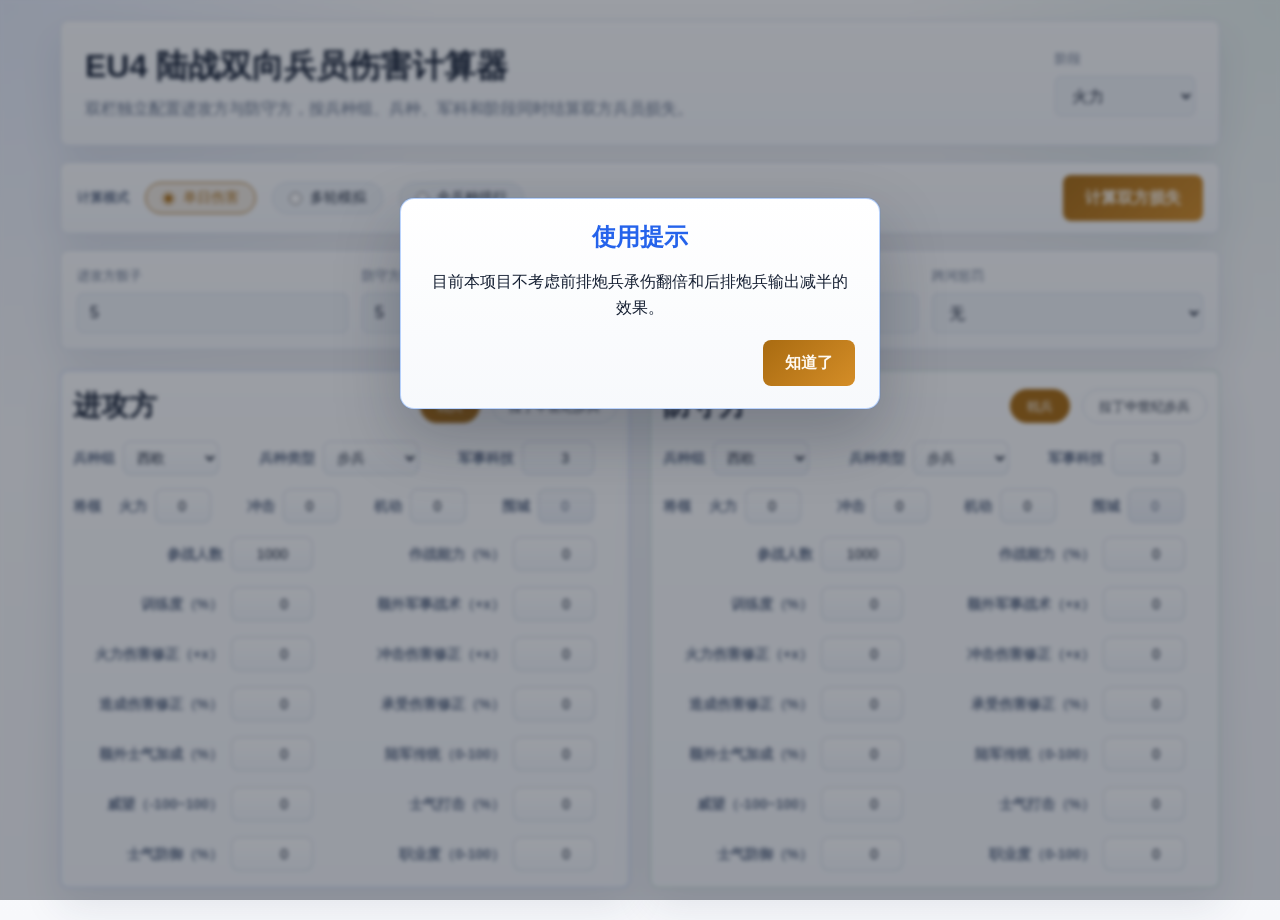
==== commit 801b7caf: "feat: enhance cross-tech ranking view Add filtering and chart interaction improvements for cross-tec" ====
--- a/index.html
+++ b/index.html
@@ -4,7 +4,12 @@
   <meta charset="utf-8">
   <meta name="viewport" content="width=device-width, initial-scale=1">
   <title>EU4 陆战双向兵员伤害计算器</title>
-  <link rel="stylesheet" href="./styles.css">
+  <link rel="stylesheet" href="./styles/base.css">
+  <link rel="stylesheet" href="./styles/layout.css">
+  <link rel="stylesheet" href="./styles/components.css">
+  <link rel="stylesheet" href="./styles/single.css">
+  <link rel="stylesheet" href="./styles/simulation.css">
+  <link rel="stylesheet" href="./styles/ranking.css">
 </head>
 <body>
   <div class="app-shell">
@@ -228,7 +233,7 @@
         <button id="download-ranking-log" class="secondary" disabled>下载配对日志</button>
         <button id="cross-tech-ranking-btn" class="secondary">遍历科技排行</button>
       </div>
-      <div class="sim-summary" id="ranking-summary"></div>
+      <div class="sim-summary sim-summary--row" id="ranking-summary"></div>
       <div class="sim-table-wrap">
         <table class="sim-table">
           <thead>
@@ -263,18 +268,40 @@
     <section class="sim-results results-only" id="cross-tech-section" style="display:none">
       <div class="details-head">
         <h3>全科技排行总览</h3>
+        <span class="cross-tech-template-anchor">
+          <button id="show-cross-tech-template" class="cross-tech-meta-link" type="button" disabled>查看模板参数</button>
+          <div class="cross-tech-template-card" id="cross-tech-template-card" style="display:none;">
+            <div class="cross-tech-template-grid" id="cross-tech-template-grid"></div>
+          </div>
+        </span>
       </div>
       <div class="cross-tech-head-row">
         <p>这里先显示逐科技兵种组排名表；兵种组成长图收在下方折叠区里，需要时再展开查看。</p>
         <button id="toggle-cross-tech-charts" class="secondary" type="button" disabled>展开兵种组成长图</button>
       </div>
       <div class="cross-tech-table-toolbar">
-        <div class="cross-tech-table-legend" id="cross-tech-table-legend">
-          <span class="cross-tech-table-legend-item"><span class="cross-tech-table-legend-swatch infantry"></span>步兵</span>
-          <span class="cross-tech-table-legend-item"><span class="cross-tech-table-legend-swatch cavalry"></span>骑兵</span>
-          <span class="cross-tech-table-legend-item"><span class="cross-tech-table-legend-swatch artillery"></span>炮兵</span>
-          <span class="cross-tech-table-meta" id="cross-tech-tech-range"></span>
-          <button id="show-cross-tech-template" class="cross-tech-meta-link" type="button" disabled>查看模板参数</button>
+        <div class="cross-tech-toolbar-left">
+          <div class="cross-tech-table-legend" id="cross-tech-table-legend">
+            <span class="cross-tech-table-legend-item"><span class="cross-tech-table-legend-swatch infantry"></span>步兵</span>
+            <span class="cross-tech-table-legend-item"><span class="cross-tech-table-legend-swatch cavalry"></span>骑兵</span>
+            <span class="cross-tech-table-legend-item"><span class="cross-tech-table-legend-swatch artillery"></span>炮兵</span>
+            <span class="cross-tech-table-meta" id="cross-tech-tech-range"></span>
+          </div>
+          <span class="cross-tech-filter-group">
+            兵种类型
+            <span class="cross-tech-filter-dropdown" id="cross-tech-filter-type">
+              <button type="button" class="cross-tech-filter-arrow-btn" id="cross-tech-filter-type-btn">▼</button>
+              <div class="cross-tech-filter-menu" id="cross-tech-filter-type-menu" style="display:none;"></div>
+            </span>
+          </span>
+          <span class="cross-tech-filter-group">
+            兵种组
+            <span class="cross-tech-filter-dropdown" id="cross-tech-filter-group">
+              <button type="button" class="cross-tech-filter-arrow-btn" id="cross-tech-filter-group-btn">▼</button>
+              <div class="cross-tech-filter-menu" id="cross-tech-filter-group-menu" style="display:none;"></div>
+            </span>
+          </span>
+          <button id="cross-tech-clear-filter" class="cross-tech-meta-link" type="button" style="display:none;">清除筛选</button>
         </div>
         <button id="toggle-cross-tech-table-mode" class="secondary cross-tech-switch-btn" type="button" disabled>⇄ 转换成兵种显示</button>
       </div>
@@ -341,18 +368,6 @@
     </div>
   </div>
 
-  <div class="chart-lightbox" id="cross-tech-template-dialog" style="display:none;" aria-hidden="true">
-    <div class="chart-lightbox-backdrop" id="cross-tech-template-backdrop"></div>
-    <div class="chart-lightbox-dialog cross-tech-template-dialog" role="dialog" aria-modal="true" aria-labelledby="cross-tech-template-title">
-      <div class="chart-lightbox-head">
-        <h3 id="cross-tech-template-title">模板参数</h3>
-        <button id="cross-tech-template-close" class="secondary" type="button">关闭</button>
-      </div>
-      <div class="chart-lightbox-body">
-        <div class="cross-tech-template-grid" id="cross-tech-template-grid"></div>
-      </div>
-    </div>
-  </div>
 
   <div class="confirm-dialog" id="cross-tech-confirm-dialog" style="display:none;" aria-hidden="true">
     <div class="confirm-dialog-backdrop" id="cross-tech-confirm-backdrop"></div>
@@ -386,10 +401,37 @@
     </div>
   </div>
 
-  <script src="./unit-data.js"></script>
-  <script src="./calc.js"></script>
-  <script src="./morale.js"></script>
-  <script src="./ranking.js"></script>
-  <script src="./app.js"></script>
+  <div class="confirm-dialog" id="welcome-dialog" style="display:none;" aria-hidden="true">
+    <div class="confirm-dialog-backdrop" id="welcome-dialog-backdrop"></div>
+    <div class="confirm-dialog-panel welcome-dialog-panel" role="alertdialog" aria-modal="true" aria-labelledby="welcome-dialog-title" aria-describedby="welcome-dialog-message">
+      <h3 id="welcome-dialog-title">使用提示</h3>
+      <p id="welcome-dialog-message">目前本项目不考虑前排炮兵承伤翻倍和后排炮兵输出减半的效果。</p>
+      <div class="confirm-dialog-actions">
+        <button id="welcome-dialog-close" type="button">知道了</button>
+      </div>
+    </div>
+  </div>
+
+  <script src="./data/constants.js"></script>
+  <script src="./data/units.js"></script>
+  <script src="./data/translations.js"></script>
+  <script src="./data/tech-stats.js"></script>
+  <script src="./shared/calc-engine.js"></script>
+  <script src="./shared/morale-engine.js"></script>
+  <script src="./shared/ui-helpers.js"></script>
+  <script src="./shared/dialog.js"></script>
+  <script src="./shared/state.js"></script>
+  <script src="./shared/battle-sim.js"></script>
+  <script src="./single/logic.js"></script>
+  <script src="./single/view.js"></script>
+  <script src="./simulation/logic.js"></script>
+  <script src="./simulation/view.js"></script>
+  <script src="./ranking/logic.js"></script>
+  <script src="./ranking/view.js"></script>
+  <script src="./ranking/cross-tech-logic.js"></script>
+  <script src="./ranking/charts-view.js"></script>
+  <script src="./ranking/cross-tech-view.js"></script>
+  <script src="./ranking/cross-tech-filter.js"></script>
+  <script src="./main.js"></script>
 </body>
 </html>
--- a/styles/base.css
+++ b/styles/base.css
@@ -0,0 +1,42 @@
+:root {
+  --bg: #f7f8fb;
+  --panel: #ffffff;
+  --panel-soft: #f2f5f9;
+  --border: #d7deea;
+  --text: #162033;
+  --muted: #627089;
+  --accent: #a96b11;
+  --accent-soft: rgba(169, 107, 17, 0.12);
+  --attack: #2359d1;
+  --defend: #177a57;
+  --danger: #c63b3b;
+  --shadow: 0 18px 40px rgba(30, 46, 76, 0.10);
+  --code-bg: #edf3fb;
+  --chart-bg: #fbfdff;
+  --chart-grid: #d8e0ed;
+  --chart-axis: #94a3b8;
+  --radius: 8px;
+  --font: "Segoe UI", "Microsoft YaHei UI", sans-serif;
+}
+
+* {
+  box-sizing: border-box;
+}
+
+body {
+  margin: 0;
+  font-family: var(--font);
+  background:
+    radial-gradient(circle at top left, rgba(35, 89, 209, 0.10), transparent 28%),
+    radial-gradient(circle at top right, rgba(23, 122, 87, 0.09), transparent 24%),
+    linear-gradient(180deg, #ffffff 0%, var(--bg) 100%);
+  color: var(--text);
+}
+
+body.result-view .settings-only {
+  display: none !important;
+}
+
+body.settings-view .results-only {
+  display: none !important;
+}
--- a/styles/layout.css
+++ b/styles/layout.css
@@ -0,0 +1,211 @@
+.back-button {
+  flex: 0 0 auto;
+}
+
+.app-shell {
+  width: min(1160px, calc(100vw - 40px));
+  margin: 20px auto 32px;
+}
+
+.result-topbar {
+  display: flex;
+  align-items: center;
+  justify-content: space-between;
+  gap: 16px;
+  margin-bottom: 16px;
+  padding: 24px;
+  background: linear-gradient(180deg, rgba(255,255,255,0.92), rgba(247,249,252,0.92)), var(--panel);
+  border: 1px solid var(--border);
+  border-radius: var(--radius);
+  box-shadow: var(--shadow);
+}
+
+.result-topbar h1 {
+  margin: 0;
+  font-size: clamp(24px, 3.1vw, 34px);
+  line-height: 1.15;
+}
+
+.topbar,
+.shared-strip,
+.side-card,
+.details,
+.result-card {
+  background: linear-gradient(180deg, rgba(255,255,255,0.92), rgba(247,249,252,0.92)), var(--panel);
+  border: 1px solid var(--border);
+  border-radius: var(--radius);
+  box-shadow: var(--shadow);
+}
+
+.topbar {
+  display: flex;
+  justify-content: space-between;
+  gap: 24px;
+  padding: 24px;
+}
+
+.topbar h1,
+.details h3,
+.side-head h2 {
+  margin: 0;
+  letter-spacing: 0;
+}
+
+.side-head h2 {
+  font-size: clamp(22px, 2.4vw, 28px);
+}
+
+.topbar p,
+.details p,
+.side-head p {
+  margin: 8px 0 0;
+  color: var(--muted);
+  line-height: 1.5;
+}
+
+.phase-box {
+  display: flex;
+  align-items: center;
+  gap: 14px;
+  flex-wrap: wrap;
+}
+
+.mode-strip {
+  display: flex;
+  align-items: center;
+  gap: 16px;
+  padding: 12px 16px;
+  margin-top: 16px;
+  background: linear-gradient(180deg, rgba(255,255,255,0.92), rgba(247,249,252,0.92)), var(--panel);
+  border: 1px solid var(--border);
+  border-radius: var(--radius);
+  box-shadow: var(--shadow);
+}
+
+.mode-label {
+  color: var(--muted);
+  font-size: 13px;
+  font-weight: 600;
+}
+
+.mode-calculate {
+  margin-left: auto;
+}
+
+.shared-strip {
+  display: grid;
+  grid-template-columns: repeat(auto-fit, minmax(160px, 1fr));
+  gap: 14px;
+  padding: 16px;
+  margin-top: 16px;
+}
+
+.battle-grid {
+  display: grid;
+  grid-template-columns: repeat(2, minmax(0, 1fr));
+  gap: 20px;
+  margin-top: 20px;
+}
+
+.side-card {
+  padding: 16px 12px;
+}
+
+.side-card.attacker {
+  border-color: rgba(35, 89, 209, 0.28);
+}
+
+.side-card.defender {
+  border-color: rgba(23, 122, 87, 0.26);
+}
+
+.template-card {
+  margin-top: 20px;
+  border-color: rgba(169, 107, 17, 0.28);
+}
+
+#template-fields {
+  display: grid;
+  grid-template-columns: repeat(auto-fit, minmax(250px, 1fr));
+  align-items: stretch;
+  gap: 12px;
+}
+
+.template-section {
+  min-width: 0;
+  margin: 0;
+  padding: 12px;
+  border: 1px solid rgba(169, 107, 17, 0.16);
+  border-radius: var(--radius);
+  background: linear-gradient(180deg, rgba(255,255,255,0.76), rgba(242,245,249,0.86));
+}
+
+.template-section-header {
+  font-size: 14px;
+  font-weight: 700;
+  color: var(--text);
+  margin-bottom: 8px;
+}
+
+.template-parameter-grid {
+  display: grid;
+  grid-template-columns: 1fr;
+  align-items: stretch;
+  gap: 4px;
+}
+
+.side-head {
+  margin-bottom: 16px;
+}
+
+.results-grid {
+  display: grid;
+  grid-template-columns: repeat(2, minmax(0, 1fr));
+  gap: 16px;
+}
+
+.details {
+  margin-top: 18px;
+  padding: 18px;
+}
+
+.details-head {
+  margin-bottom: 14px;
+}
+
+.actions {
+  display: flex;
+  justify-content: center;
+  gap: 12px;
+  flex-wrap: wrap;
+  margin: 22px 0 18px;
+}
+
+@media (max-width: 980px) {
+  .battle-grid,
+  .results-grid,
+  .shared-strip {
+    grid-template-columns: 1fr;
+  }
+
+  .topbar {
+    flex-direction: column;
+  }
+
+  .result-topbar {
+    flex-direction: column;
+    align-items: flex-start;
+  }
+
+  .back-button {
+    align-self: flex-end;
+  }
+
+  .panel-grid {
+    grid-template-columns: 1fr;
+  }
+
+  #template-fields {
+    grid-template-columns: 1fr;
+  }
+}
--- a/styles/components.css
+++ b/styles/components.css
@@ -0,0 +1,568 @@
+.radio-pill {
+  display: flex;
+  align-items: center;
+  gap: 8px;
+  padding: 6px 16px;
+  border: 1px solid var(--border);
+  border-radius: 20px;
+  background: var(--panel-soft);
+  cursor: pointer;
+  font-size: 14px;
+  transition: border-color 0.2s, background 0.2s;
+}
+
+.radio-pill:has(input:checked) {
+  border-color: var(--accent);
+  background: var(--accent-soft);
+  color: var(--accent);
+}
+
+.radio-pill input {
+  accent-color: var(--accent);
+  margin: 0;
+}
+
+.radio-pill:hover {
+  border-color: var(--accent);
+}
+
+.battle-field.template-battle-field {
+  display: grid;
+  justify-self: stretch;
+  min-width: 0;
+  width: 100%;
+  grid-template-columns: minmax(0, 1fr) 82px;
+  gap: 10px;
+}
+
+.battle-field.template-battle-field span {
+  text-align: left;
+  white-space: normal;
+}
+
+.battle-field-grid {
+  display: grid;
+  align-items: center;
+  justify-items: start;
+  gap: 16px 20px;
+}
+
+.battle-selector-strip {
+  display: flex;
+  flex-direction: column;
+  align-items: flex-start;
+  gap: 14px;
+  margin-bottom: 14px;
+}
+
+.battle-leader-section {
+  display: flex;
+  align-items: center;
+  gap: 18px;
+  margin-bottom: 14px;
+  width: min(100%, calc(50% + 249px));
+}
+
+.battle-leader-title {
+  flex: 0 0 auto;
+  color: var(--muted);
+  font-size: 14px;
+  font-weight: 700;
+  line-height: 1.35;
+}
+
+.battle-field-grid-leaders {
+  flex: 1 1 auto;
+  grid-template-columns: repeat(4, max-content);
+  justify-content: space-between;
+}
+
+.battle-field-grid-selectors {
+  width: min(100%, calc(50% + 249px));
+  grid-template-columns: repeat(3, max-content);
+  justify-content: space-between;
+  margin-bottom: 0;
+}
+
+.battle-field-grid-stats {
+  grid-template-columns: repeat(2, minmax(0, 1fr));
+  align-items: start;
+}
+
+.battle-field-grid-stats .battle-field {
+  grid-template-columns: 150px 82px;
+}
+
+.battle-field-grid-stats .battle-field span {
+  text-align: right;
+}
+
+.battle-field {
+  min-width: 0;
+  width: fit-content;
+  max-width: 100%;
+  display: inline-grid;
+  grid-template-columns: max-content 82px;
+  align-items: center;
+  gap: 8px;
+}
+
+.battle-field-grid-selectors .battle-field {
+  grid-template-columns: max-content 96px;
+}
+
+.battle-field-grid-leaders .battle-field {
+  grid-template-columns: max-content 56px;
+}
+
+.battle-field-grid-selectors .battle-field:has(input) {
+  grid-template-columns: max-content 72px;
+}
+
+.battle-field span {
+  min-width: 0;
+  color: var(--muted);
+  font-size: 14px;
+  font-weight: 600;
+  line-height: 1.35;
+  white-space: nowrap;
+}
+
+.battle-field input,
+.battle-field select {
+  width: 100%;
+  max-width: 100%;
+  min-width: 0;
+  height: 34px;
+  border: 1px solid rgba(113, 130, 162, 0.28);
+  border-radius: 8px;
+  background: linear-gradient(180deg, rgba(255,255,255,0.98), rgba(244,247,251,0.98));
+  color: var(--text);
+  padding: 0 9px;
+  font: inherit;
+  font-size: 14px;
+  box-shadow: inset 0 1px 0 rgba(255,255,255,0.72);
+}
+
+.battle-field input {
+  text-align: right;
+}
+
+.battle-field input.locked-control {
+  color: var(--muted);
+  cursor: not-allowed;
+  background: linear-gradient(180deg, rgba(247,248,251,0.98), rgba(235,239,246,0.98));
+}
+
+.battle-field input:focus,
+.battle-field select:focus {
+  outline: none;
+  border-color: var(--accent);
+  box-shadow: 0 0 0 3px var(--accent-soft);
+}
+
+.battle-unit-row {
+  display: flex;
+  flex: 1 1 auto;
+  flex-wrap: wrap;
+  justify-content: flex-end;
+  gap: 10px 12px;
+  min-width: 0;
+  margin-bottom: 0;
+  padding: 2px 0;
+}
+
+.side-card:not(.template-card) .side-head {
+  display: flex;
+  align-items: flex-start;
+  justify-content: space-between;
+  gap: 16px;
+}
+
+.side-card:not(.template-card) .side-head h2 {
+  flex: 0 0 auto;
+}
+
+.battle-unit-row-head {
+  align-self: center;
+  padding: 0;
+}
+
+.unit-btn {
+  flex: 0 0 auto;
+  height: 34px;
+  padding: 0 16px;
+  border: 1px solid var(--border);
+  border-radius: 20px;
+  background: var(--panel);
+  color: var(--text);
+  font: inherit;
+  font-size: 13px;
+  cursor: pointer;
+  white-space: nowrap;
+  transition: border-color 0.15s, background 0.15s, color 0.15s;
+  line-height: 1;
+}
+
+.unit-btn:hover {
+  border-color: var(--accent);
+  background: var(--accent-soft);
+}
+
+.unit-btn.selected {
+  border-color: var(--accent);
+  background: var(--accent);
+  color: #fff;
+}
+
+.panel-grid {
+  display: grid;
+  grid-template-columns: repeat(2, minmax(0, 1fr));
+  gap: 14px 16px;
+}
+
+.field {
+  display: flex;
+  flex-direction: column;
+  gap: 8px;
+}
+
+.field span {
+  color: var(--muted);
+  font-size: 13px;
+}
+
+.field input,
+.field select {
+  width: 100%;
+  height: 40px;
+  border: 1px solid var(--border);
+  border-radius: 6px;
+  background: var(--panel-soft);
+  color: var(--text);
+  padding: 0 12px;
+  font: inherit;
+}
+
+.field input:focus,
+.field select:focus {
+  outline: none;
+  border-color: var(--accent);
+  box-shadow: 0 0 0 3px var(--accent-soft);
+}
+
+.field.compact {
+  min-width: 140px;
+}
+
+#sim-dice-fixed-field {
+  min-width: 180px;
+}
+
+.check {
+  display: flex;
+  align-items: center;
+  gap: 10px;
+  color: var(--muted);
+  font-size: 14px;
+}
+
+.check input {
+  width: 18px;
+  height: 18px;
+}
+
+button {
+  height: 46px;
+  border: 0;
+  border-radius: 8px;
+  padding: 0 22px;
+  background: linear-gradient(135deg, var(--accent), #d48d27);
+  color: #fffaf2;
+  font: inherit;
+  font-weight: 700;
+  cursor: pointer;
+}
+
+button:hover {
+  filter: brightness(1.03);
+}
+
+button.secondary {
+  background: var(--panel-soft);
+  color: var(--text);
+  border: 1px solid var(--border);
+}
+
+button.secondary:hover:not(:disabled) {
+  filter: none;
+  border-color: var(--accent);
+}
+
+button:disabled {
+  opacity: 0.55;
+  cursor: not-allowed;
+  filter: none;
+}
+
+.result-card {
+  padding: 18px 20px;
+}
+
+.result-label {
+  display: block;
+  color: var(--muted);
+  font-size: 13px;
+  margin-bottom: 8px;
+}
+
+.result-card strong {
+  font-size: 32px;
+  font-weight: 800;
+}
+
+#details-output {
+  margin: 0;
+  min-height: 260px;
+  padding: 16px;
+  border-radius: 6px;
+  border: 1px solid var(--border);
+  background: var(--code-bg);
+  color: #1f2937;
+  white-space: pre-wrap;
+  word-break: break-word;
+  font-family: "Consolas", "SFMono-Regular", monospace;
+  line-height: 1.5;
+}
+
+.chart-lightbox {
+  position: fixed;
+  inset: 0;
+  z-index: 1200;
+}
+
+.chart-lightbox-backdrop {
+  position: absolute;
+  inset: 0;
+  background: rgba(17, 24, 39, 0.52);
+  backdrop-filter: blur(3px);
+}
+
+.chart-lightbox-dialog {
+  position: relative;
+  width: min(1400px, calc(100vw - 40px));
+  max-height: calc(100vh - 40px);
+  margin: 20px auto;
+  border: 1px solid var(--border);
+  border-radius: 14px;
+  background: var(--panel);
+  box-shadow: 0 28px 64px rgba(17, 24, 39, 0.22);
+  overflow: hidden;
+}
+
+.chart-lightbox-head {
+  display: flex;
+  align-items: center;
+  justify-content: space-between;
+  gap: 16px;
+  padding: 16px 18px;
+  border-bottom: 1px solid var(--border);
+  background: linear-gradient(180deg, rgba(255,255,255,0.96), rgba(247,249,252,0.96)), var(--panel);
+}
+
+.chart-lightbox-head h3 {
+  margin: 0;
+  font-size: 18px;
+}
+
+.chart-lightbox-body {
+  max-height: calc(100vh - 114px);
+  overflow: auto;
+  padding: 18px;
+  background: var(--bg);
+}
+
+.confirm-dialog {
+  position: fixed;
+  inset: 0;
+  z-index: 1300;
+}
+
+.confirm-dialog-backdrop {
+  position: absolute;
+  inset: 0;
+  background: rgba(17, 24, 39, 0.42);
+  backdrop-filter: blur(2px);
+}
+
+.confirm-dialog-panel {
+  position: relative;
+  width: min(520px, calc(100vw - 32px));
+  margin: 18vh auto 0;
+  padding: 22px 24px;
+  border: 1px solid var(--border);
+  border-radius: 14px;
+  background: linear-gradient(180deg, rgba(255,255,255,0.98), rgba(247,249,252,0.98)), var(--panel);
+  box-shadow: 0 28px 64px rgba(17, 24, 39, 0.22);
+}
+
+.confirm-dialog-panel h3 {
+  margin: 0;
+  font-size: 22px;
+}
+
+.confirm-dialog-panel p {
+  margin: 12px 0 0;
+  color: var(--muted);
+  line-height: 1.6;
+}
+
+.error-dialog-panel {
+  width: min(460px, calc(100vw - 32px));
+  border-color: rgba(198, 59, 59, 0.22);
+}
+
+.welcome-dialog-panel {
+  width: min(480px, calc(100vw - 32px));
+  margin-top: 22vh;
+  border-color: rgba(59, 130, 246, 0.35);
+  box-shadow: 0 28px 64px rgba(17, 24, 39, 0.25), 0 0 0 1px rgba(59, 130, 246, 0.12);
+  text-align: center;
+}
+
+.welcome-dialog-panel h3 {
+  font-size: 24px;
+  color: var(--primary, #2563eb);
+}
+
+.welcome-dialog-panel p {
+  font-size: 16px;
+  color: var(--text);
+  margin: 16px 0 0;
+}
+
+.error-dialog-panel h3 {
+  color: #9f2626;
+}
+
+.error-dialog-panel p {
+  color: var(--text);
+}
+
+.confirm-progress {
+  margin-top: 18px;
+}
+
+.confirm-progress-bar {
+  height: 12px;
+  overflow: hidden;
+  border-radius: 999px;
+  background: rgba(35, 89, 209, 0.10);
+  border: 1px solid rgba(35, 89, 209, 0.12);
+}
+
+.confirm-progress-fill {
+  width: 0;
+  height: 100%;
+  border-radius: inherit;
+  background: linear-gradient(90deg, #2359d1, #3b82f6 55%, #6aa7ff);
+  transition: width 0.24s ease;
+}
+
+.confirm-progress-meta {
+  display: flex;
+  align-items: center;
+  justify-content: space-between;
+  gap: 12px;
+  margin-top: 10px;
+  color: var(--muted);
+  font-size: 13px;
+}
+
+.confirm-dialog-actions {
+  display: flex;
+  justify-content: flex-end;
+  gap: 12px;
+  margin-top: 20px;
+}
+
+@media (max-width: 980px) {
+  .battle-selector-strip {
+    flex-direction: column;
+    align-items: stretch;
+  }
+
+  .battle-leader-section {
+    flex-direction: column;
+    align-items: stretch;
+    gap: 10px;
+  }
+
+  .side-card:not(.template-card) .side-head {
+    flex-direction: column;
+    align-items: stretch;
+  }
+
+  .battle-field-grid-leaders,
+  .battle-field-grid-selectors,
+  .battle-field-grid-stats {
+    grid-template-columns: 1fr;
+  }
+
+  .template-parameter-grid {
+    grid-template-columns: 1fr;
+  }
+
+  .battle-field.template-battle-field {
+    grid-template-columns: minmax(0, 1fr) 82px;
+  }
+
+  .battle-field {
+    grid-template-columns: max-content 82px;
+  }
+
+  .battle-field-grid-stats .battle-field {
+    grid-template-columns: minmax(112px, max-content) 82px;
+  }
+
+  .battle-field-grid-selectors .battle-field {
+    grid-template-columns: max-content 96px;
+  }
+
+  .battle-field-grid-leaders .battle-field {
+    grid-template-columns: max-content 56px;
+  }
+
+  .battle-field-grid-selectors .battle-field:has(input) {
+    grid-template-columns: max-content 72px;
+  }
+
+  .battle-unit-row {
+    justify-content: flex-start;
+  }
+
+  .chart-lightbox-dialog {
+    width: calc(100vw - 16px);
+    max-height: calc(100vh - 16px);
+    margin: 8px auto;
+  }
+
+  .chart-lightbox-head {
+    padding: 12px 14px;
+  }
+
+  .chart-lightbox-body {
+    max-height: calc(100vh - 88px);
+    padding: 12px;
+  }
+
+  .confirm-dialog-panel {
+    width: calc(100vw - 16px);
+    margin-top: 14vh;
+    padding: 18px;
+  }
+
+  .confirm-dialog-actions {
+    flex-direction: column-reverse;
+  }
+}
--- a/styles/single.css
+++ b/styles/single.css
@@ -0,0 +1 @@
+/* Single-day mode specific styles - currently shares common styles */
--- a/styles/simulation.css
+++ b/styles/simulation.css
@@ -0,0 +1,161 @@
+.sim-results {
+  margin-top: 18px;
+  padding: 18px;
+  background: linear-gradient(180deg, rgba(255,255,255,0.92), rgba(247,249,252,0.92)), var(--panel);
+  border: 1px solid var(--border);
+  border-radius: var(--radius);
+  box-shadow: var(--shadow);
+}
+
+.sim-summary {
+  margin-bottom: 16px;
+  padding: 16px;
+  border-radius: 6px;
+  border: 1px solid var(--border);
+  background: var(--panel-soft);
+  display: grid;
+  grid-template-columns: repeat(auto-fit, minmax(180px, 1fr));
+  gap: 12px;
+}
+
+.sim-summary--row {
+  display: flex;
+  flex-wrap: wrap;
+  align-items: baseline;
+  gap: 8px 16px;
+}
+
+.sim-summary--row .sim-summary-item {
+  flex-direction: row;
+  align-items: baseline;
+  gap: 4px;
+}
+
+.sim-summary--row .sim-summary-item .value {
+  font-size: 14px;
+}
+
+.sim-summary-item {
+  display: flex;
+  flex-direction: column;
+  gap: 4px;
+}
+
+.sim-summary-item .label {
+  color: var(--muted);
+  font-size: 12px;
+}
+
+.sim-summary-item .value {
+  font-size: 20px;
+  font-weight: 800;
+}
+
+.sim-summary-item .value.win {
+  color: var(--defend);
+}
+
+.sim-summary-item .value.lose {
+  color: var(--danger);
+}
+
+.sim-summary-item .value.draw {
+  color: var(--accent);
+}
+
+.sim-table-wrap {
+  overflow-x: auto;
+}
+
+.sim-table {
+  width: 100%;
+  border-collapse: collapse;
+  font-size: 13px;
+}
+
+.sim-table th,
+.sim-table td {
+  padding: 8px 10px;
+  border-bottom: 1px solid var(--border);
+  text-align: right;
+  white-space: nowrap;
+}
+
+.sim-table th {
+  color: var(--muted);
+  font-weight: 600;
+  position: sticky;
+  top: 0;
+  background: var(--panel);
+}
+
+.sim-table td:first-child,
+.sim-table th:first-child {
+  text-align: center;
+}
+
+.sim-table td.text-left,
+.sim-table th.text-left {
+  text-align: left;
+}
+
+.sim-table tbody tr:hover {
+  background: rgba(35, 89, 209, 0.05);
+}
+
+.sim-table .total-row {
+  font-weight: 800;
+  background: rgba(169, 107, 17, 0.08);
+}
+
+.sim-table .total-row td {
+  border-top: 2px solid var(--accent);
+}
+
+.daily-log {
+  background: var(--panel-soft);
+  border: 1px solid var(--border);
+  border-radius: var(--radius);
+  padding: 12px 16px;
+}
+
+.daily-log-summary {
+  cursor: pointer;
+  font-weight: 700;
+  font-size: 15px;
+  color: var(--accent);
+  padding: 4px 0;
+  user-select: none;
+}
+
+.daily-log-summary:hover {
+  opacity: 0.85;
+}
+
+.daily-log[open] .daily-log-summary {
+  margin-bottom: 12px;
+}
+
+.ranking-actions {
+  display: flex;
+  justify-content: flex-end;
+  gap: 12px;
+  flex-wrap: wrap;
+  margin-bottom: 14px;
+}
+
+#ranking-log-output {
+  margin: 0;
+  min-height: 220px;
+  max-height: 540px;
+  overflow: auto;
+  padding: 16px;
+  border-radius: 6px;
+  border: 1px solid var(--border);
+  background: var(--code-bg);
+  color: #1f2937;
+  white-space: pre-wrap;
+  word-break: break-word;
+  font-family: "Consolas", "SFMono-Regular", monospace;
+  line-height: 1.5;
+}
--- a/styles/ranking.css
+++ b/styles/ranking.css
@@ -0,0 +1,540 @@
+.cross-tech-ranking-table {
+  width: max-content;
+  min-width: 100%;
+  table-layout: auto;
+}
+
+.cross-tech-ranking-table th,
+.cross-tech-ranking-table td {
+  text-align: center;
+  vertical-align: middle;
+}
+
+.cross-tech-ranking-table th:first-child,
+.cross-tech-ranking-table td:first-child {
+  width: 84px;
+}
+
+.cross-tech-ranking-table td.text-left {
+  text-align: left;
+  white-space: normal;
+  word-break: keep-all;
+  line-height: 1.25;
+}
+
+.cross-tech-cell-main {
+  font-weight: 600;
+}
+
+.cross-tech-cell-sub {
+  margin-top: 4px;
+  color: #7b8698;
+  font-size: 12px;
+  line-height: 1.2;
+}
+
+.cross-tech-table-toolbar {
+  display: flex;
+  align-items: center;
+  justify-content: space-between;
+  gap: 16px;
+  margin-bottom: 12px;
+  flex-wrap: wrap;
+}
+
+.cross-tech-table-legend {
+  display: flex;
+  align-items: center;
+  gap: 10px 16px;
+  flex-wrap: wrap;
+  color: var(--muted);
+  font-size: 13px;
+}
+
+.cross-tech-table-legend-item {
+  display: inline-flex;
+  align-items: center;
+  gap: 8px;
+}
+
+.cross-tech-table-meta,
+.cross-tech-meta-link {
+  color: #7b8698;
+  font-size: 12px;
+  line-height: 1.2;
+}
+
+.cross-tech-meta-link {
+  padding: 0;
+  border: 0;
+  background: transparent;
+  cursor: pointer;
+  text-decoration: underline;
+  text-underline-offset: 2px;
+}
+
+.cross-tech-meta-link:hover {
+  color: #56657d;
+}
+
+.cross-tech-template-anchor {
+  position: relative;
+  display: inline-block;
+}
+
+.cross-tech-template-card {
+  position: absolute;
+  top: 50%;
+  left: 100%;
+  transform: translateY(-50%);
+  margin-left: 8px;
+  background: var(--surface, #fff);
+  border: 1px solid var(--border, #ddd);
+  border-radius: 8px;
+  padding: 12px 16px;
+  box-shadow: 0 4px 12px rgba(0,0,0,0.12);
+  z-index: 100;
+  white-space: nowrap;
+  width: max-content;
+}
+
+.cross-tech-template-grid {
+  display: grid;
+  gap: 10px;
+}
+
+.cross-tech-template-section {
+  display: grid;
+  gap: 6px;
+}
+
+.cross-tech-template-section-title {
+  color: var(--text);
+  font-size: 11px;
+  letter-spacing: 0.04em;
+  text-transform: uppercase;
+  font-weight: 600;
+}
+
+.cross-tech-template-cards {
+  display: flex;
+  flex-wrap: wrap;
+  gap: 6px 12px;
+}
+
+.cross-tech-template-item {
+  display: inline-flex;
+  align-items: center;
+  gap: 3px;
+  padding: 0;
+  line-height: 1.35;
+}
+
+.cross-tech-template-label {
+  color: var(--muted);
+  font-size: 13px;
+  white-space: nowrap;
+}
+
+.cross-tech-template-sep {
+  color: var(--muted);
+  font-size: 13px;
+}
+
+.cross-tech-template-value {
+  color: var(--text);
+  font-size: 13px;
+  font-weight: 600;
+  white-space: nowrap;
+}
+
+.cross-tech-switch-btn {
+  display: inline-flex;
+  align-items: center;
+  gap: 8px;
+  white-space: nowrap;
+  height: auto;
+  padding: 0;
+  border: 0 !important;
+  background: transparent !important;
+  box-shadow: none;
+  color: #6b778c !important;
+  font-weight: 600;
+}
+
+.cross-tech-switch-btn:hover:not(:disabled) {
+  border: 0 !important;
+  background: transparent !important;
+  color: #4f5d75 !important;
+  text-decoration: underline;
+}
+
+.cross-tech-switch-btn:disabled {
+  color: #9aa5b5 !important;
+  opacity: 1;
+}
+
+.cross-tech-table-legend-swatch {
+  width: 12px;
+  height: 12px;
+  border-radius: 999px;
+  border: 1px solid rgba(0, 0, 0, 0.08);
+}
+
+.cross-tech-table-legend-swatch.infantry {
+  background: rgba(35, 89, 209, 0.16);
+  border-color: rgba(35, 89, 209, 0.22);
+}
+
+.cross-tech-table-legend-swatch.cavalry {
+  background: rgba(23, 122, 87, 0.16);
+  border-color: rgba(23, 122, 87, 0.22);
+}
+
+.cross-tech-table-legend-swatch.artillery {
+  background: rgba(198, 59, 59, 0.16);
+  border-color: rgba(198, 59, 59, 0.22);
+}
+
+.cross-tech-cell-infantry {
+  color: #214b9f;
+}
+
+.cross-tech-cell-cavalry {
+  color: #166447;
+}
+
+.cross-tech-cell-artillery {
+  color: #a52f2f;
+}
+
+.cross-tech-filter-group {
+  display: inline-flex;
+  align-items: center;
+  gap: 4px;
+  font-size: 13px;
+  color: var(--muted);
+  white-space: nowrap;
+}
+
+.cross-tech-filter-dropdown {
+  position: relative;
+}
+
+.cross-tech-filter-arrow-btn {
+  width: 20px;
+  height: 20px;
+  padding: 0;
+  border: 1px solid var(--border);
+  border-radius: 3px;
+  background: transparent;
+  font-size: 10px;
+  line-height: 1;
+  cursor: pointer;
+  color: var(--muted);
+  display: inline-flex;
+  align-items: center;
+  justify-content: center;
+}
+
+.cross-tech-filter-arrow-btn:hover {
+  border-color: #94a3b8;
+  color: var(--text);
+}
+
+.cross-tech-filter-menu {
+  position: absolute;
+  top: 100%;
+  left: 0;
+  margin-top: 4px;
+  background: var(--panel, #fff);
+  border: 1px solid var(--border);
+  border-radius: 6px;
+  box-shadow: 0 4px 12px rgba(0,0,0,0.1);
+  padding: 6px 0;
+  z-index: 200;
+  min-width: 140px;
+  max-height: 260px;
+  overflow-y: auto;
+}
+
+.cross-tech-filter-option {
+  display: flex;
+  align-items: center;
+  gap: 6px;
+  padding: 5px 12px;
+  cursor: pointer;
+  font-size: 13px;
+  white-space: nowrap;
+}
+
+.cross-tech-filter-option:hover {
+  background: rgba(0,0,0,0.04);
+}
+
+.cross-tech-filter-option input[type="checkbox"] {
+  margin: 0;
+}
+
+.cross-tech-toolbar-left {
+  display: flex;
+  align-items: center;
+  flex-wrap: wrap;
+  gap: 6px;
+  font-size: 13px;
+}
+
+#cross-tech-section .details-head {
+  display: flex;
+  align-items: center;
+  justify-content: space-between;
+}
+
+.cross-tech-cell-highlight {
+  font-weight: 700;
+}
+
+.cross-tech-cell-dim {
+  opacity: 0.35;
+}
+
+.cross-tech-charts {
+  display: grid;
+  grid-template-columns: repeat(2, minmax(0, 1fr));
+  gap: 16px;
+  margin-bottom: 16px;
+}
+
+.cross-tech-head-row {
+  display: flex;
+  align-items: flex-start;
+  justify-content: space-between;
+  gap: 16px;
+  margin-bottom: 12px;
+}
+
+.cross-tech-head-row p {
+  margin: 0;
+  color: var(--muted);
+  line-height: 1.5;
+}
+
+.cross-tech-chart-card {
+  padding: 16px;
+  border: 1px solid var(--border);
+  border-radius: var(--radius);
+  background: var(--panel-soft);
+}
+
+.cross-tech-chart-card .details-head {
+  margin-bottom: 10px;
+}
+
+.cross-tech-charts-panel {
+  margin-top: 12px;
+}
+
+.cross-tech-chart-card h4 {
+  margin: 0;
+}
+
+.cross-tech-chart-shell {
+  border: 1px solid var(--border);
+  border-radius: 6px;
+  background: var(--chart-bg);
+  overflow: hidden;
+}
+
+.cross-tech-chart-shell.clickable {
+  cursor: zoom-in;
+  transition: transform 0.18s ease, box-shadow 0.18s ease, border-color 0.18s ease;
+}
+
+.cross-tech-chart-shell.clickable:hover {
+  transform: translateY(-1px);
+  box-shadow: 0 10px 24px rgba(30, 46, 76, 0.10);
+  border-color: var(--attack);
+}
+
+.cross-tech-chart-empty {
+  min-height: 220px;
+  display: flex;
+  align-items: center;
+  justify-content: center;
+  color: var(--muted);
+  font-size: 14px;
+}
+
+.cross-tech-chart-svg {
+  display: block;
+  width: 100%;
+  height: auto;
+}
+
+.cross-tech-chart-legend {
+  display: flex;
+  flex-wrap: wrap;
+  gap: 8px 12px;
+  padding: 12px 14px 14px;
+  border-top: 1px solid var(--border);
+  background: rgba(36, 53, 84, 0.03);
+}
+
+.cross-tech-chart-legend-item {
+  display: inline-flex;
+  align-items: center;
+  gap: 8px;
+  color: var(--text);
+  font-size: 12px;
+  white-space: nowrap;
+}
+
+.chart-lightbox-body .cross-tech-chart-legend-item {
+  cursor: pointer;
+  user-select: none;
+  padding: 4px 8px;
+  border-radius: 999px;
+  transition: opacity 0.18s ease, background 0.18s ease, transform 0.18s ease;
+}
+
+.chart-lightbox-body .cross-tech-chart-legend-item:hover {
+  background: rgba(36, 53, 84, 0.06);
+  transform: translateY(-1px);
+}
+
+.chart-lightbox-body .cross-tech-chart-legend-item.is-active {
+  background: rgba(35, 89, 209, 0.10);
+  color: var(--attack);
+}
+
+.chart-lightbox-body .cross-tech-chart-legend-item.is-dimmed {
+  opacity: 0.42;
+}
+
+.cross-tech-chart-legend-swatch {
+  width: 12px;
+  height: 12px;
+  border-radius: 999px;
+  flex: 0 0 auto;
+}
+
+.cross-tech-chart-line,
+.cross-tech-chart-point {
+  transition: opacity 0.18s ease, stroke-width 0.18s ease, r 0.18s ease;
+}
+
+.cross-tech-chart-line.is-dimmed,
+.cross-tech-chart-point.is-dimmed {
+  opacity: 0.14;
+}
+
+.cross-tech-chart-line.is-highlighted {
+  opacity: 1;
+  stroke-width: 4 !important;
+}
+
+.cross-tech-chart-point.is-highlighted {
+  opacity: 1;
+}
+
+.chart-lightbox-body .cross-tech-chart-shell {
+  max-width: 1280px;
+  margin: 0 auto;
+  position: relative;
+  overflow: visible;
+}
+
+.chart-lightbox-body .cross-tech-chart-svg {
+  width: 100%;
+  min-width: 1100px;
+}
+
+.chart-lightbox-body {
+  position: relative;
+}
+
+.cross-tech-show-names-btn {
+  position: absolute;
+  left: 2px;
+  top: 50%;
+  transform: translateY(-50%);
+  padding: 6px 3px;
+  border-radius: 4px;
+  cursor: pointer;
+  color: #94a3b8;
+  font-size: 11px;
+  line-height: 1;
+  user-select: none;
+  transition: color 0.15s, background 0.15s;
+  writing-mode: vertical-rl;
+  text-orientation: upright;
+  letter-spacing: 2px;
+  z-index: 10;
+}
+
+.cross-tech-show-names-btn:hover {
+  color: #475569;
+  background: rgba(148, 163, 184, 0.1);
+}
+
+.cross-tech-show-names-btn.is-active {
+  color: #2563eb;
+  background: rgba(37, 99, 235, 0.06);
+}
+
+.cross-tech-show-names-btn.flash-hint {
+  animation: btn-flash 0.4s ease 2;
+}
+
+@keyframes btn-flash {
+  0%, 100% { opacity: 1; }
+  50% { opacity: 0.2; }
+}
+
+.chart-mode-conflict-toast {
+  position: absolute;
+  bottom: 16px;
+  left: 50%;
+  transform: translateX(-50%);
+  background: var(--danger, #e74c3c);
+  color: #fff;
+  padding: 8px 16px;
+  border-radius: 6px;
+  font-size: 13px;
+  white-space: nowrap;
+  z-index: 100;
+  pointer-events: none;
+  animation: toast-fade 2s ease forwards;
+}
+
+@keyframes toast-fade {
+  0%, 70% { opacity: 1; }
+  100% { opacity: 0; }
+}
+
+.cross-tech-unit-name-label {
+  position: absolute;
+  font-size: 9px;
+  white-space: nowrap;
+  pointer-events: none;
+  line-height: 1;
+  z-index: 5;
+  writing-mode: vertical-rl;
+  text-orientation: upright;
+  letter-spacing: 1px;
+  background: rgba(220, 220, 220, 0.25);
+  padding: 2px 1px;
+  border-radius: 2px;
+  font-weight: 500;
+}
+
+@media (max-width: 980px) {
+  .cross-tech-charts {
+    grid-template-columns: 1fr;
+  }
+
+  .cross-tech-head-row {
+    flex-direction: column;
+  }
+
+}
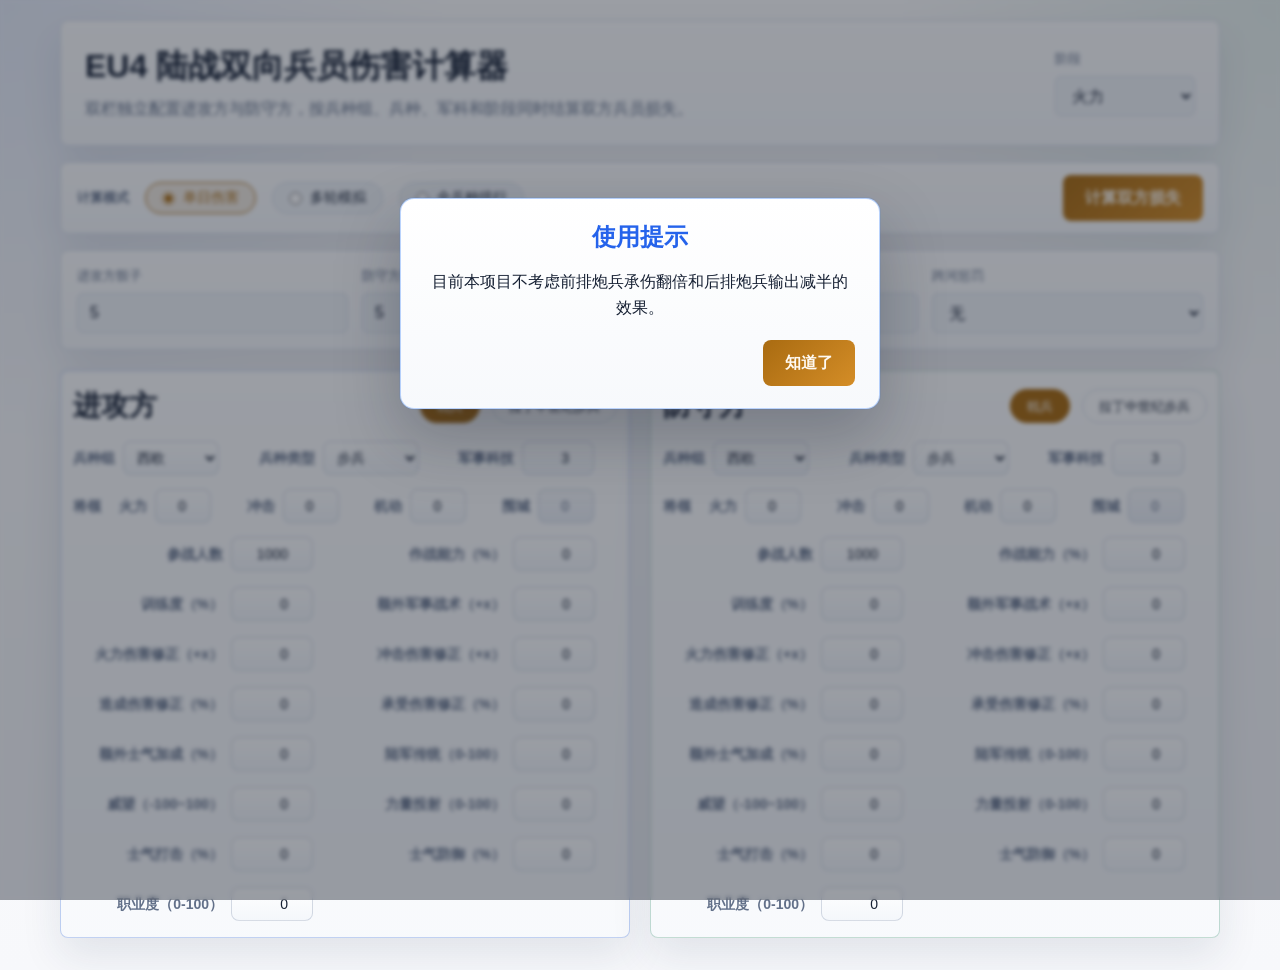
==== commit fa63f543: "feat: formalize land combat buffs and simplify morale handling - Add power projection, prestige, and" ====
--- a/index.html
+++ b/index.html
@@ -210,8 +210,6 @@
                 <th>守方<br>剩余兵力</th>
                 <th>攻方<br>主动士气损</th>
                 <th>守方<br>主动士气损</th>
-                <th>攻方<br>被动士气损</th>
-                <th>守方<br>被动士气损</th>
                 <th>攻方<br>当前士气</th>
                 <th>守方<br>当前士气</th>
                 <th>攻方<br>溃败团</th>
--- a/styles/ranking.css
+++ b/styles/ranking.css
@@ -85,9 +85,9 @@
 .cross-tech-template-card {
   position: absolute;
   top: 50%;
-  left: 100%;
+  right: 100%;
   transform: translateY(-50%);
-  margin-left: 8px;
+  margin-right: 8px;
   background: var(--surface, #fff);
   border: 1px solid var(--border, #ddd);
   border-radius: 8px;
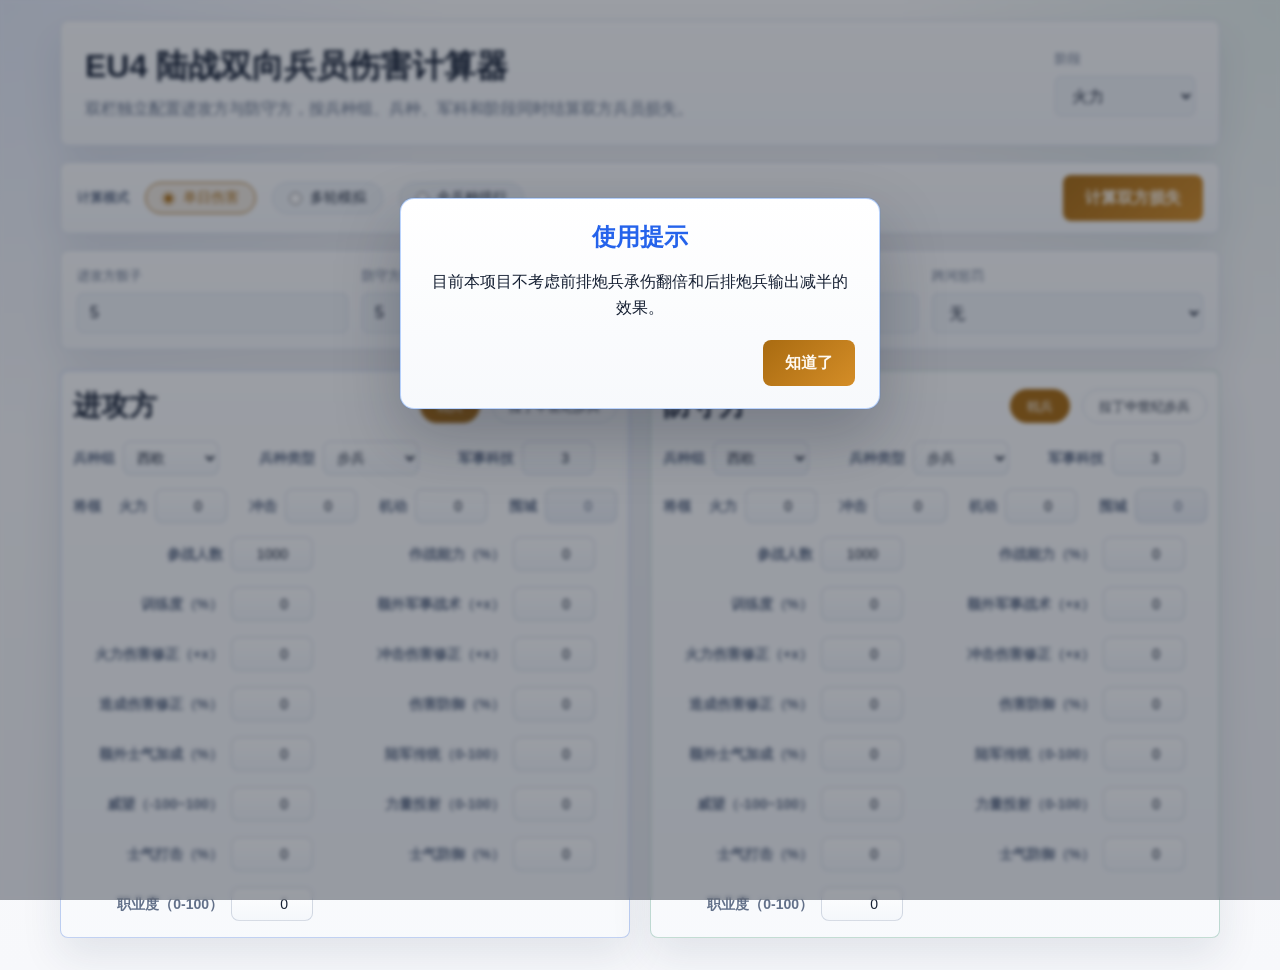
==== commit 20945568: "修正兵员伤亡与士气伤害计算 **兵员伤亡**  1. **修正基础伤亡公式。** 根据对本机 EU4 1.37 版本程序的反汇编，模拟器此前采用的基础伤亡公式：  max(15, 15 + 5P)  " ====
--- a/index.html
+++ b/index.html
@@ -167,6 +167,7 @@
         <h3>模拟结果</h3>
       </div>
       <div class="sim-summary" id="sim-summary"></div>
+      <p class="morale-explanation">剩余士气同时列出「游戏显示」与「内部实际」：游戏显示用于对照战斗提示框；内部实际保留三位小数，用于后续扣减、士气百分比和胜负判定。多团暂仅提供模型内部总士气。</p>
       <div class="sim-table-wrap">
         <table class="sim-table" id="sim-table">
           <thead>
--- a/styles/components.css
+++ b/styles/components.css
@@ -60,7 +60,7 @@
   align-items: center;
   gap: 18px;
   margin-bottom: 14px;
-  width: min(100%, calc(50% + 249px));
+  width: min(100%, calc(50% + 313px));
 }
 
 .battle-leader-title {
@@ -112,7 +112,7 @@
 }
 
 .battle-field-grid-leaders .battle-field {
-  grid-template-columns: max-content 56px;
+  grid-template-columns: max-content 72px;
 }
 
 .battle-field-grid-selectors .battle-field:has(input) {
@@ -530,7 +530,7 @@
   }
 
   .battle-field-grid-leaders .battle-field {
-    grid-template-columns: max-content 56px;
+    grid-template-columns: max-content 72px;
   }
 
   .battle-field-grid-selectors .battle-field:has(input) {
--- a/styles/simulation.css
+++ b/styles/simulation.css
@@ -65,6 +65,20 @@
 
 .sim-table-wrap {
   overflow-x: auto;
+}
+
+.morale-values {
+  display: inline-flex;
+  flex-direction: column;
+  gap: 4px;
+  font-variant-numeric: tabular-nums;
+}
+
+.morale-values .morale-display,
+.morale-values .morale-actual {
+  font-size: 13px;
+  font-weight: 500;
+  white-space: nowrap;
 }
 
 .sim-table {
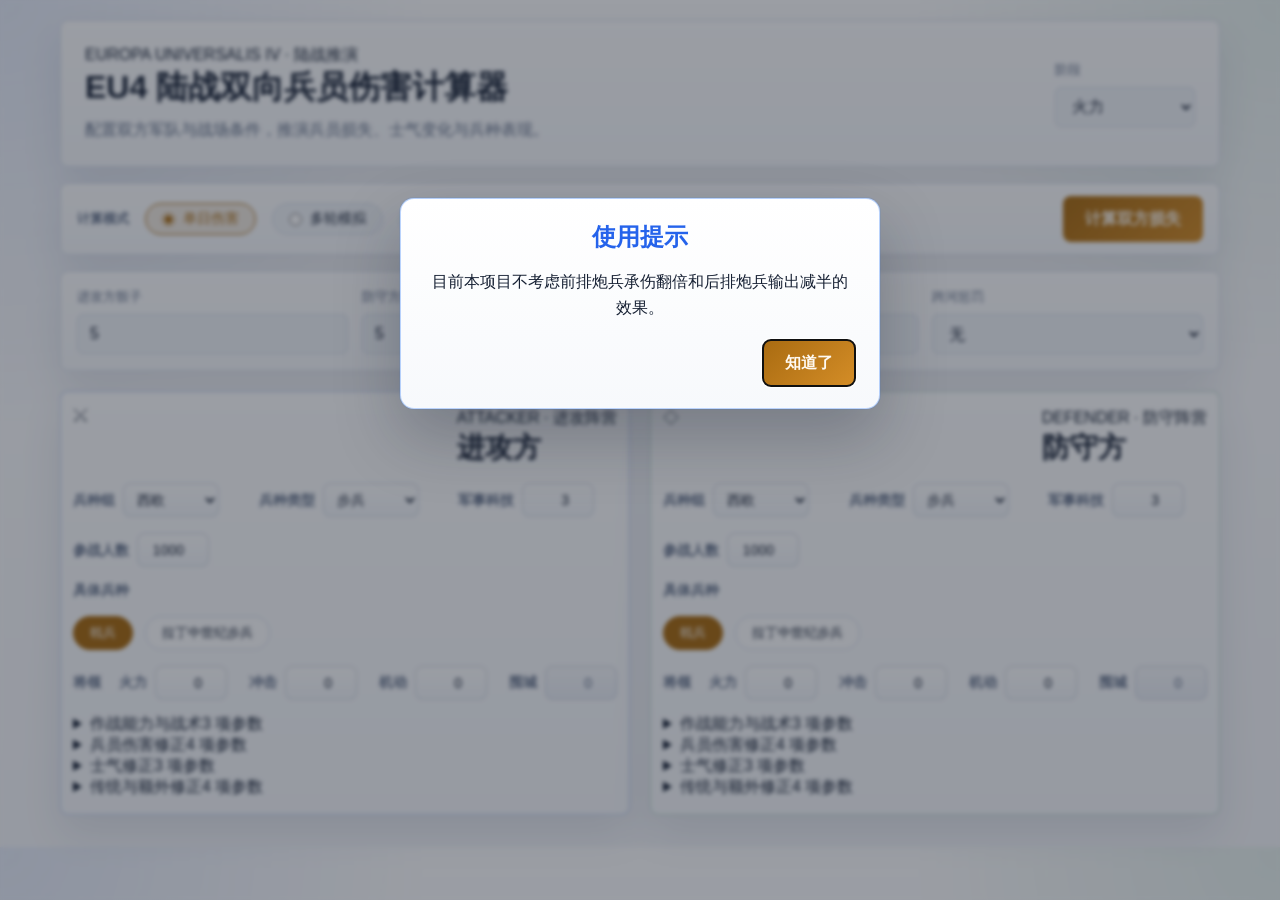
==== commit 41617d59: "1. 改进UI风格 2. 提交反汇编相关内容" ====
--- a/index.html
+++ b/index.html
@@ -10,18 +10,21 @@
   <link rel="stylesheet" href="./styles/single.css">
   <link rel="stylesheet" href="./styles/simulation.css">
   <link rel="stylesheet" href="./styles/ranking.css">
+  <link rel="stylesheet" href="./styles/parchment.css">
+  <link rel="stylesheet" href="./styles/report.css">
 </head>
 <body>
   <div class="app-shell">
     <section class="result-topbar results-only">
-      <h1>EU4 陆战双向兵员伤害计算器</h1>
-      <button id="back-button" class="back-button" style="display:none" type="button">返回</button>
+      <div><span class="report-kicker">EUROPA UNIVERSALIS IV · 战报</span><h1 id="result-title">陆战战报</h1></div>
+      <button id="back-button" class="back-button secondary" style="display:none" type="button">返回修改配置</button>
     </section>
 
     <header class="topbar settings-only">
       <div>
+        <span class="report-kicker">EUROPA UNIVERSALIS IV · 陆战推演</span>
         <h1>EU4 陆战双向兵员伤害计算器</h1>
-        <p>双栏独立配置进攻方与防守方，按兵种组、兵种、军科和阶段同时结算双方兵员损失。</p>
+        <p>配置双方军队与战场条件，推演兵员损失、士气变化与兵种表现。</p>
       </div>
       <div class="phase-box">
         <label class="field compact">
@@ -130,20 +133,23 @@
     <main class="battle-grid settings-only">
       <section class="side-card attacker" id="attacker-card">
         <div class="side-head">
-          <h2>进攻方</h2>
+          <span class="army-banner" aria-hidden="true">⚔</span>
+          <div><span class="army-caption">ATTACKER · 进攻阵营</span><h2>进攻方</h2></div>
         </div>
         <div id="attacker-fields"></div>
       </section>
 
       <section class="side-card defender" id="defender-card">
         <div class="side-head">
-          <h2>防守方</h2>
+          <span class="army-banner" aria-hidden="true">◇</span>
+          <div><span class="army-caption">DEFENDER · 防守阵营</span><h2>防守方</h2></div>
         </div>
         <div id="defender-fields"></div>
       </section>
     </main>
 
-    <section class="results-grid results-only">
+    <p id="single-summary" class="single-context results-only" style="display:none"></p>
+    <section class="results-grid results-only" aria-label="单日损失总览">
       <article class="result-card">
         <span class="result-label">进攻方兵员损失</span>
         <strong id="attacker-loss">0.00</strong>
@@ -168,6 +174,25 @@
       </div>
       <div class="sim-summary" id="sim-summary"></div>
       <p class="morale-explanation">剩余士气同时列出「游戏显示」与「内部实际」：游戏显示用于对照战斗提示框；内部实际保留三位小数，用于后续扣减、士气百分比和胜负判定。多团暂仅提供模型内部总士气。</p>
+      <section class="battle-replay" aria-labelledby="replay-heading">
+        <div class="report-section-head"><h3 id="replay-heading">战况回放</h3><output id="replay-day" aria-live="off"></output></div>
+        <div id="replay-armies" class="army-report-grid"></div>
+        <div class="replay-controls">
+          <button id="replay-play" type="button" aria-pressed="false">播放</button>
+          <button id="replay-restart" class="secondary" type="button">重播</button>
+          <label class="replay-speed">播放速度 <select id="replay-speed"><option value="0.5">0.5×</option><option value="1" selected>1×</option><option value="2">2×</option><option value="4">4×</option></select></label>
+          <output id="replay-status" role="status">已暂停</output>
+        </div>
+        <label class="replay-progress-label" for="replay-progress">定位战斗日 <span id="replay-position"></span></label>
+        <input id="replay-progress" type="range" min="0" max="0" value="0" step="1" aria-label="定位战斗日">
+        <div class="report-section-head trend-heading"><h3>战况趋势</h3><div class="trend-switch" role="group" aria-label="趋势指标"><button id="trend-strength" class="secondary" type="button" aria-pressed="true">兵力</button><button id="trend-morale" class="secondary" type="button" aria-pressed="false">士气</button></div></div>
+        <div class="trend-legend"><span class="attacker-legend">进攻方 · 实线</span><span class="defender-legend">防守方 · 虚线</span></div>
+        <div id="battle-trend" tabindex="0" role="group" aria-label="每日趋势图，左右方向键选择日期，Home 和 End 定位首尾"></div>
+        <output id="trend-readout" class="trend-readout" aria-live="off"></output>
+        <p class="report-hint">悬停查看每日数值，点击曲线或拖动进度定位；可用方向键逐日查看。淡色曲线为尚未播放的战况。</p>
+      </section>
+      <details class="daily-log round-log">
+        <summary class="daily-log-summary">每轮结算明细</summary>
       <div class="sim-table-wrap">
         <table class="sim-table" id="sim-table">
           <thead>
@@ -194,6 +219,7 @@
           <tbody id="sim-tbody"></tbody>
         </table>
       </div>
+      </details>
       <details class="daily-log" id="daily-log" style="margin-top:12px;">
         <summary class="daily-log-summary">每日损伤日志</summary>
         <div class="sim-table-wrap">
@@ -209,8 +235,8 @@
                 <th>守方<br>兵员损失</th>
                 <th>攻方<br>剩余兵力</th>
                 <th>守方<br>剩余兵力</th>
-                <th>攻方<br>主动士气损</th>
-                <th>守方<br>主动士气损</th>
+                <th>攻方<br>士气损失</th>
+                <th>守方<br>士气损失</th>
                 <th>攻方<br>当前士气</th>
                 <th>守方<br>当前士气</th>
                 <th>攻方<br>溃败团</th>
@@ -233,6 +259,7 @@
         <button id="cross-tech-ranking-btn" class="secondary">遍历科技排行</button>
       </div>
       <div class="sim-summary sim-summary--row" id="ranking-summary"></div>
+      <section class="ranking-comparison" aria-labelledby="ranking-comparison-title"><div class="report-section-head"><h3 id="ranking-comparison-title">兵种积分对比</h3><label class="ranking-select-label">选中兵种 <select id="ranking-unit-select"></select></label></div><div id="ranking-podium" class="ranking-podium"></div><div id="ranking-score-chart"></div><output id="ranking-selection" class="report-hint" aria-live="polite"></output></section>
       <div class="sim-table-wrap">
         <table class="sim-table">
           <thead>
@@ -256,13 +283,11 @@
       </div>
     </section>
 
-    <section class="details results-only" id="ranking-log-section" style="display:none">
-      <div class="details-head">
-        <h3>配对日志预览</h3>
-        <p>这里展示前若干行，完整日志请点击“下载配对日志”。</p>
-      </div>
+    <details class="details results-only" id="ranking-log-section" style="display:none">
+      <summary class="daily-log-summary">配对日志预览</summary>
+      <p>这里展示前若干行，完整日志请点击“下载配对日志”。</p>
       <pre id="ranking-log-output"></pre>
-    </section>
+    </details>
 
     <section class="sim-results results-only" id="cross-tech-section" style="display:none">
       <div class="details-head">
@@ -347,13 +372,11 @@
       <button id="download-cross-tech" class="secondary" style="margin-top:12px;" disabled>下载 CSV</button>
     </section>
 
-    <section class="details results-only" id="details-section">
-      <div class="details-head">
-        <h3>结算详情</h3>
-        <p>这里会拆开显示双方的兵种点数、科技修正和战术值。</p>
-      </div>
+    <details class="details results-only" id="details-section">
+      <summary class="daily-log-summary">结算详情与计算过程</summary>
+      <p>这里会拆开显示双方的兵种点数、科技修正和战术值。</p>
       <pre id="details-output"></pre>
-    </section>
+    </details>
   </div>
 
   <div class="chart-lightbox" id="chart-lightbox" style="display:none;" aria-hidden="true">
@@ -423,6 +446,7 @@
   <script src="./shared/battle-sim.js"></script>
   <script src="./single/logic.js"></script>
   <script src="./single/view.js"></script>
+  <script src="./simulation/report.js"></script>
   <script src="./simulation/logic.js"></script>
   <script src="./simulation/view.js"></script>
   <script src="./ranking/logic.js"></script>
